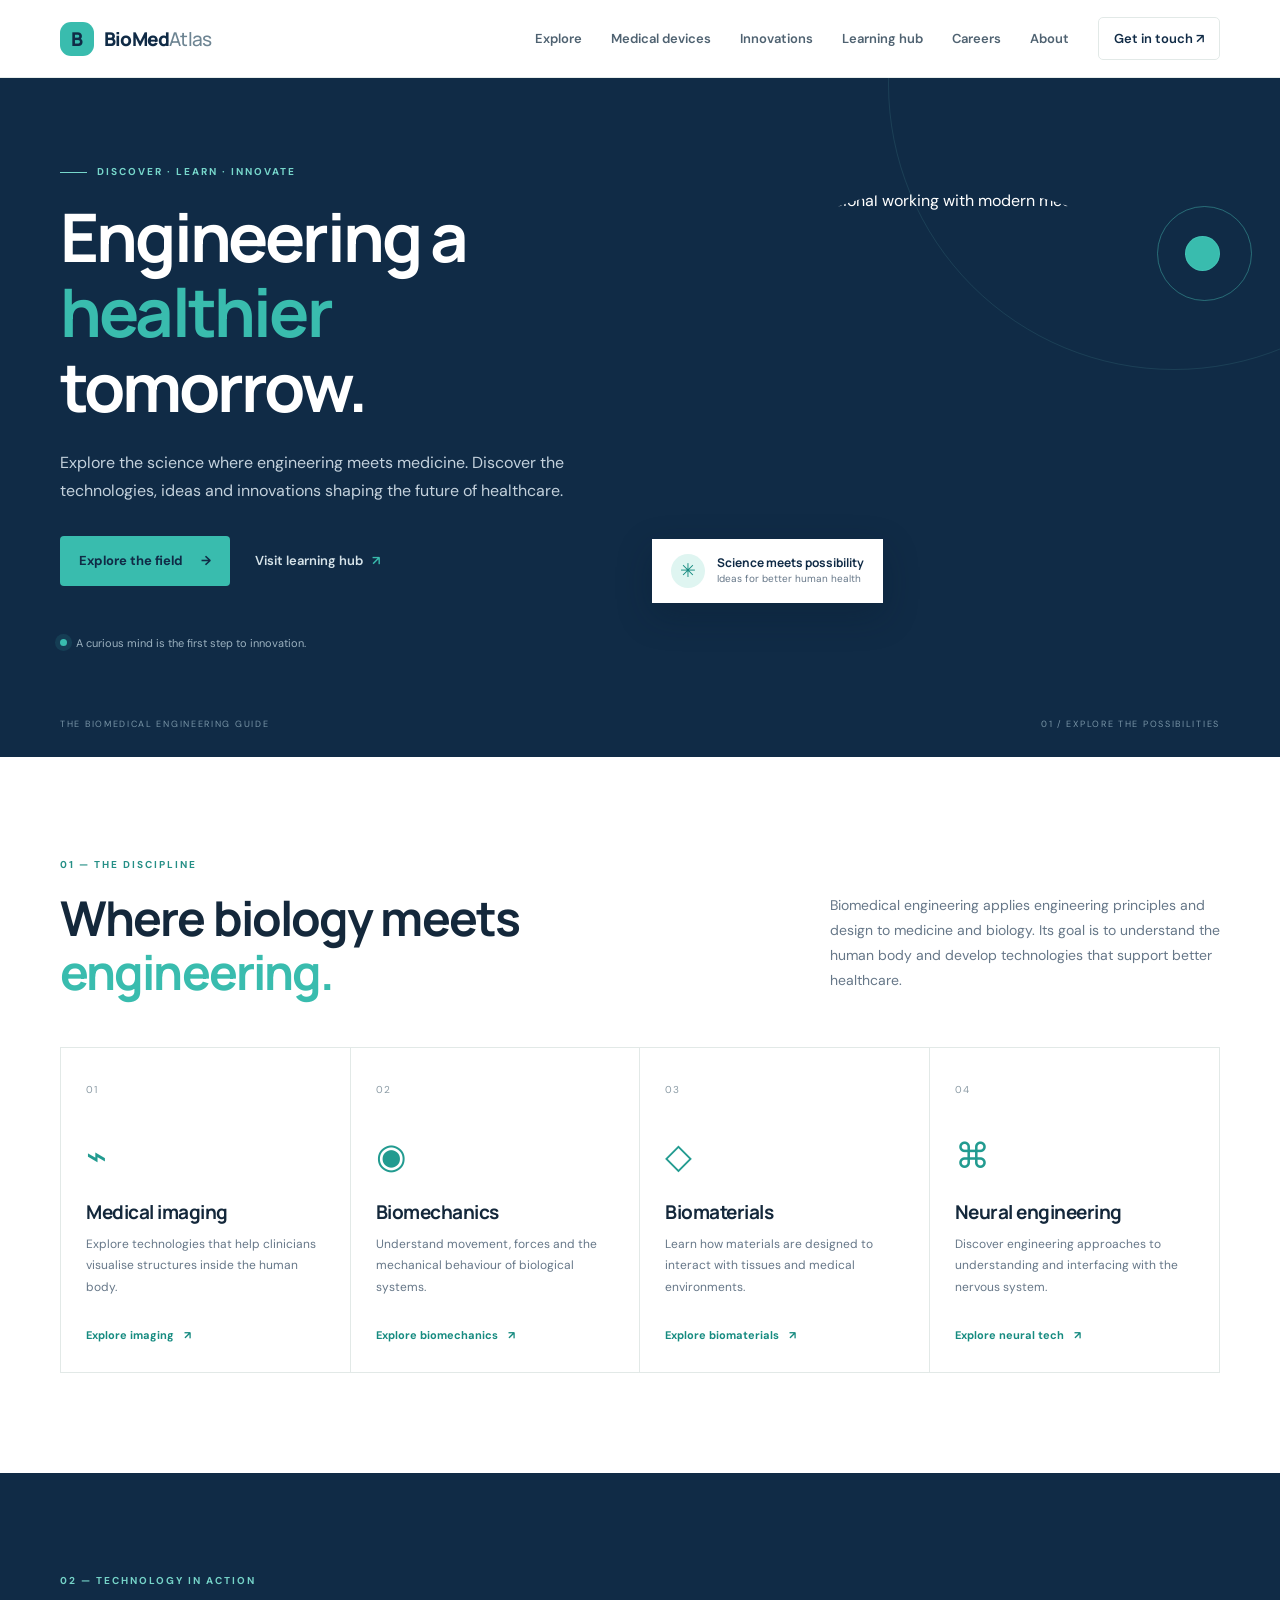
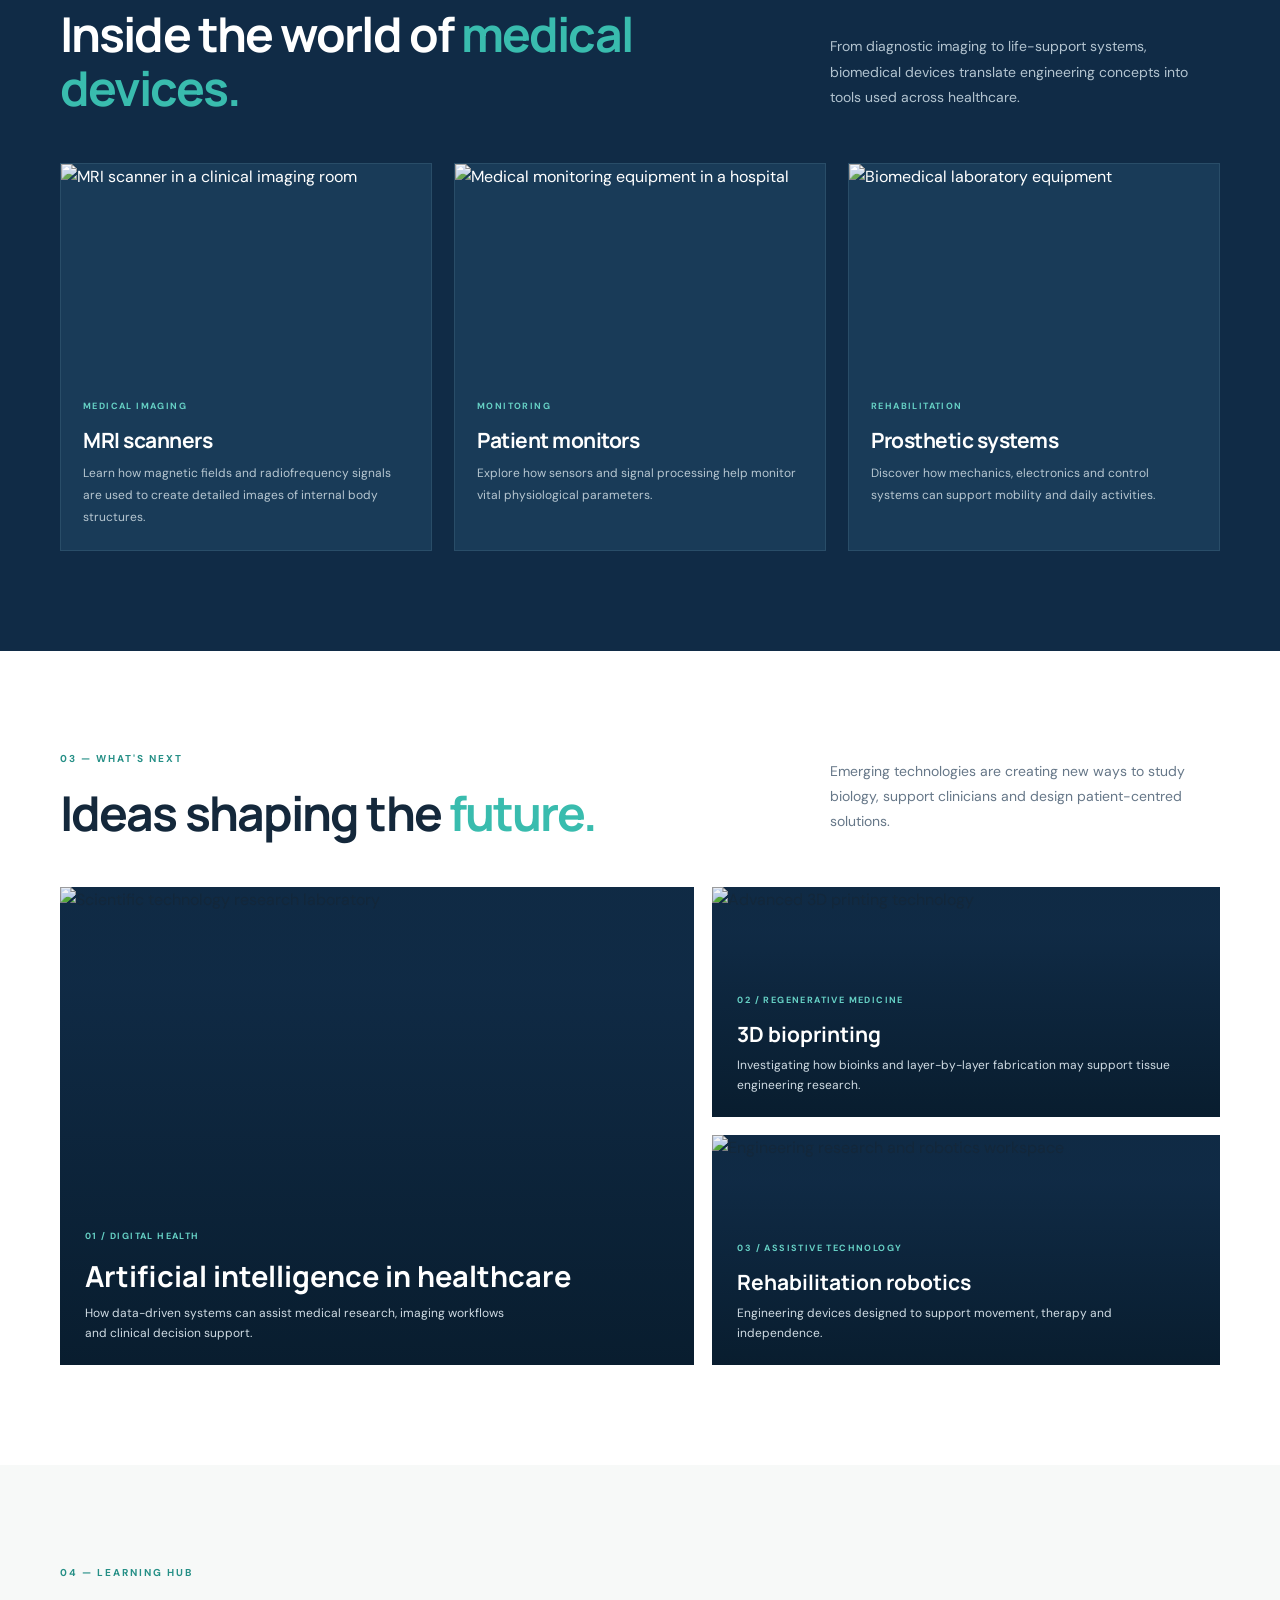
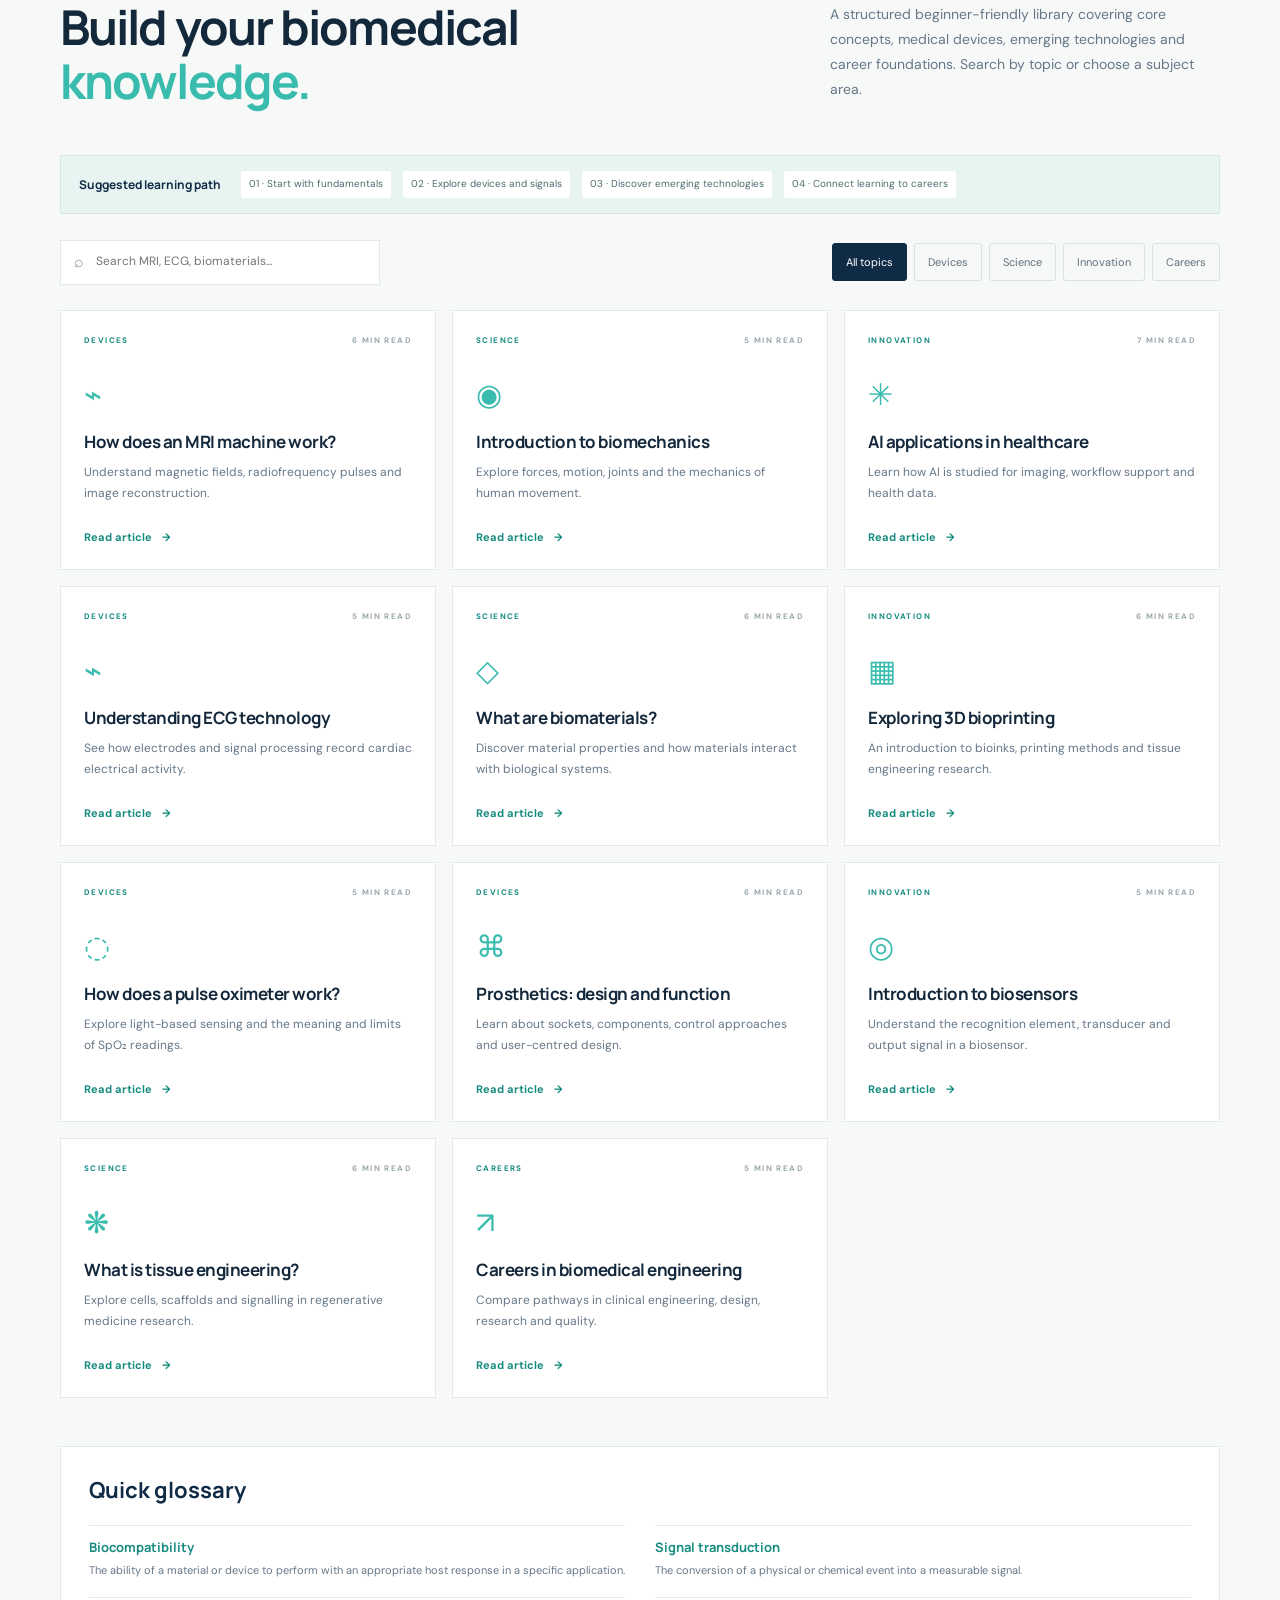
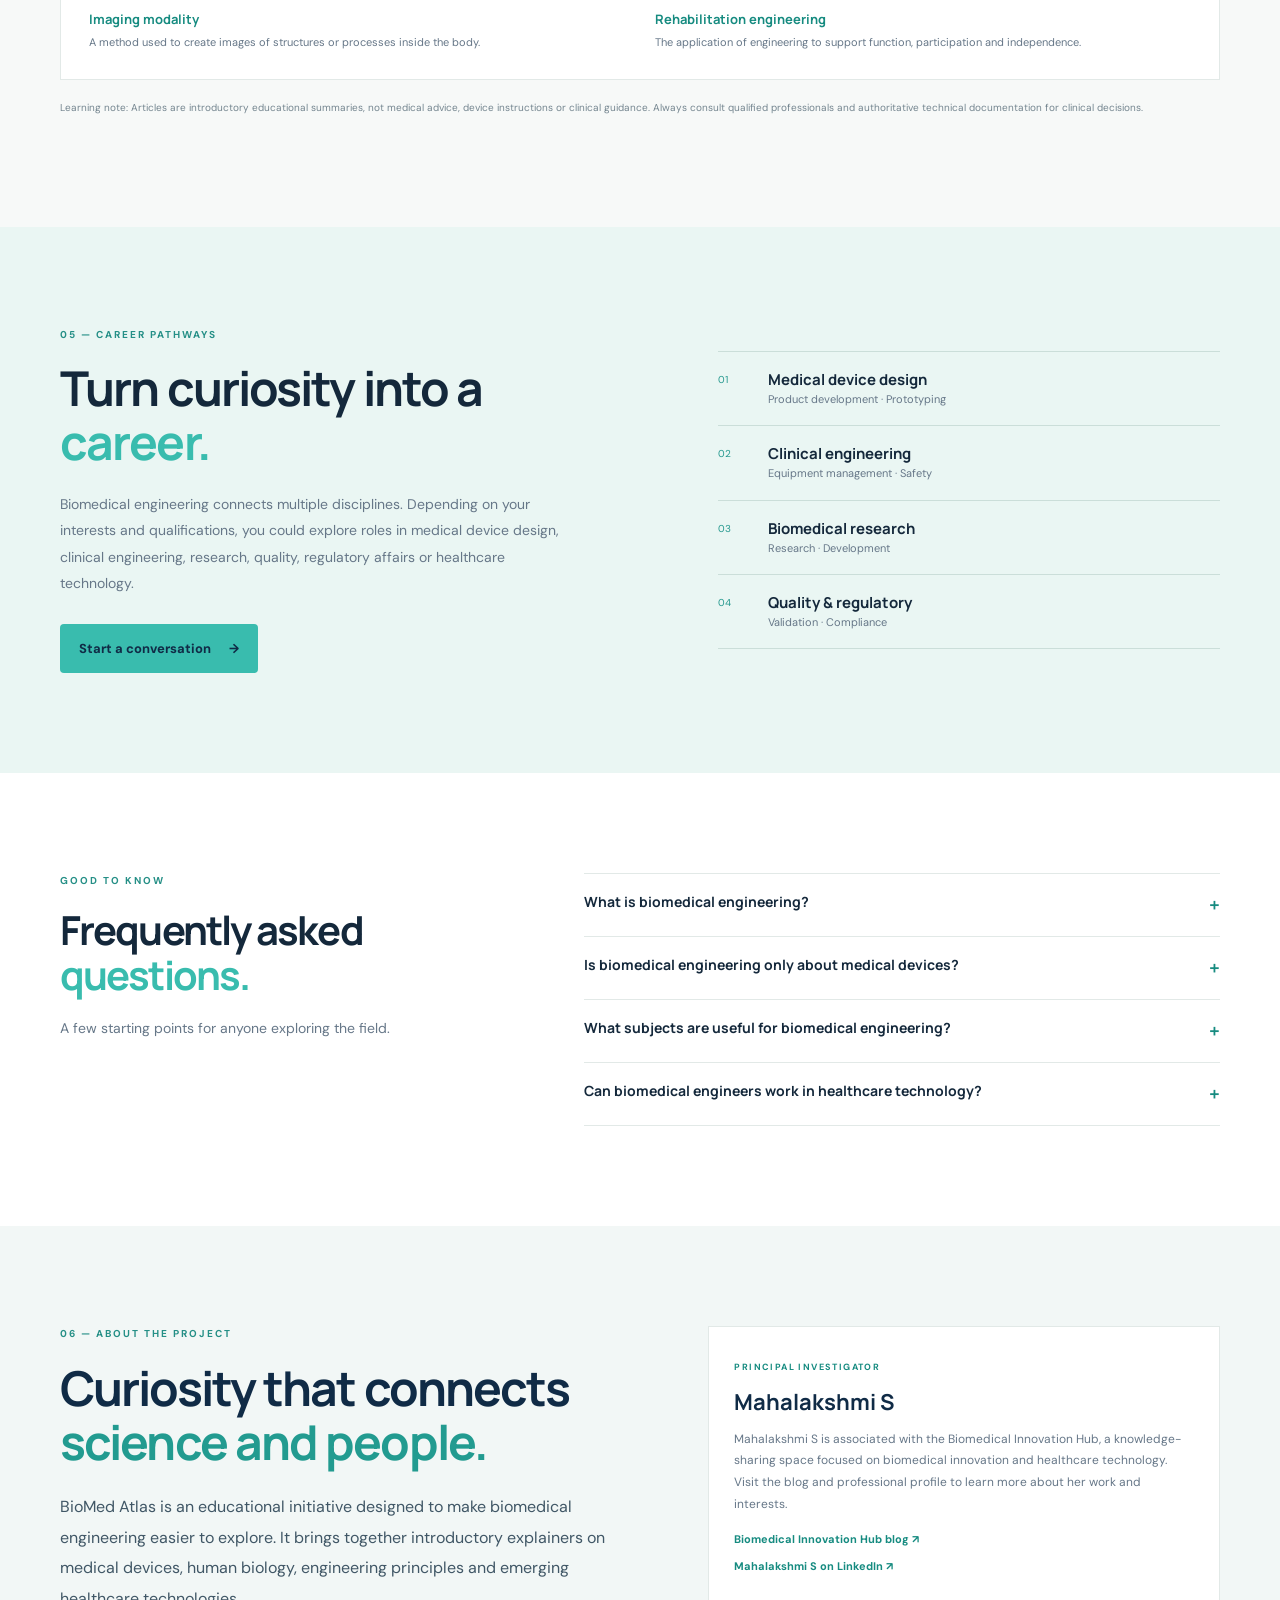
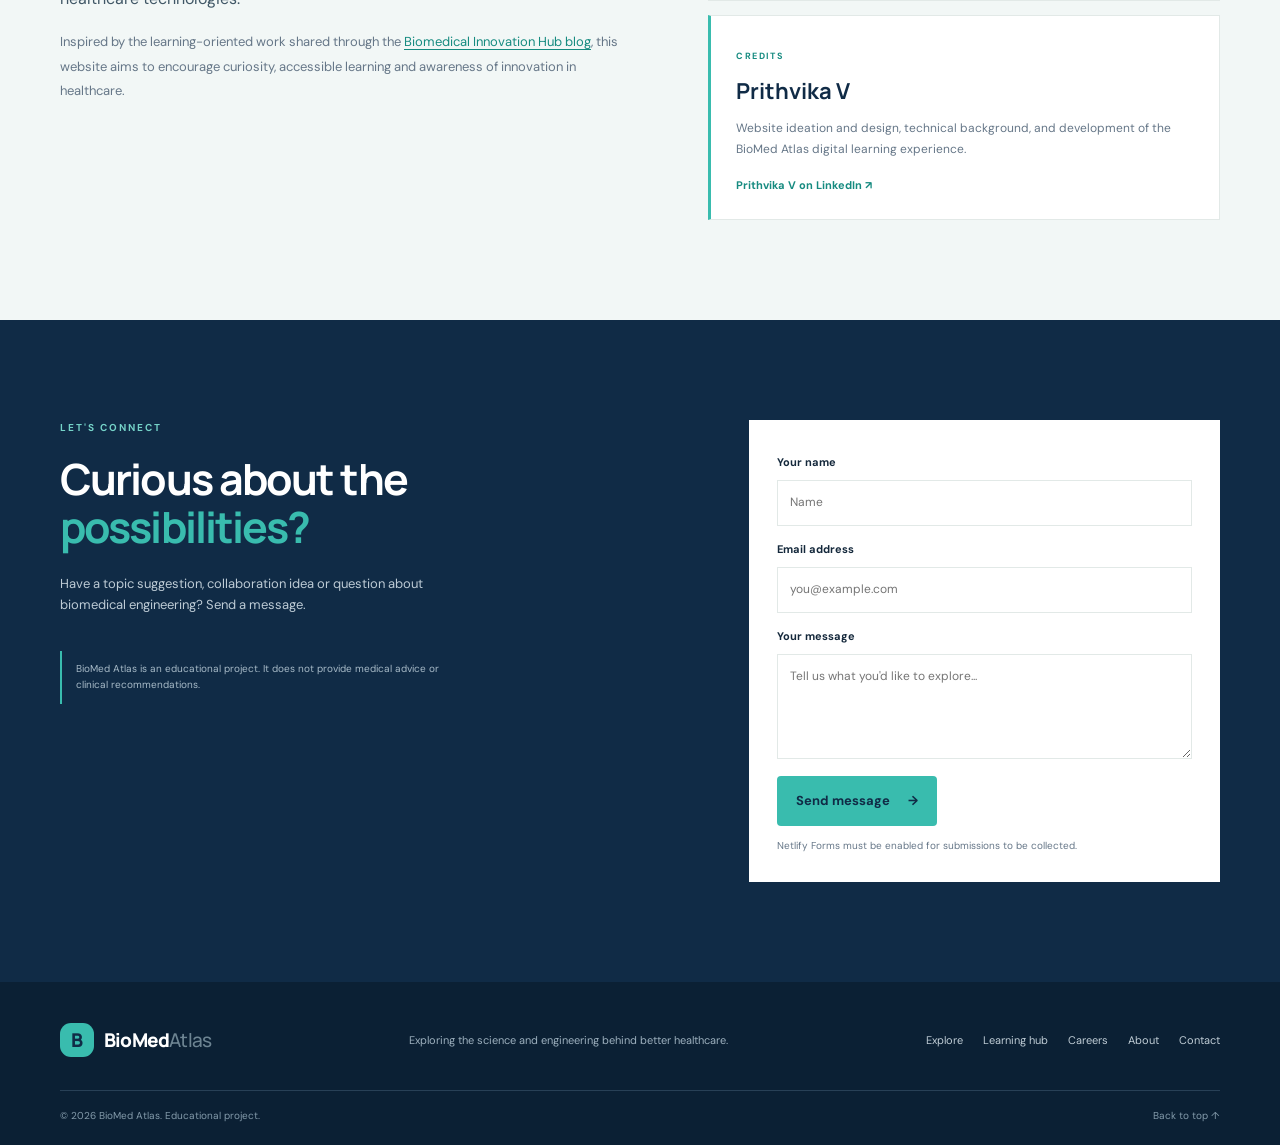
==== biomed-atlas/index.html @ d500323e "Initial commit - BioMed Atlas website" ====
<!DOCTYPE html>
<html lang="en">
<head>
  <meta charset="UTF-8">
  <meta name="viewport" content="width=device-width, initial-scale=1">
  <title>BioMed Atlas | Explore Biomedical Engineering & Medical Technology</title>
  <meta name="description" content="Explore biomedical engineering, medical devices, medical imaging, biomechanics, biomaterials and emerging healthcare technologies with BioMed Atlas.">
  <meta name="robots" content="index, follow">
  <link rel="canonical" href="https://YOUR-SITE-NAME.netlify.app/">
  <meta name="theme-color" content="#102b46">
  <meta property="og:type" content="website">
  <meta property="og:title" content="BioMed Atlas | Engineering a Healthier Tomorrow">
  <meta property="og:description" content="A learning hub for biomedical engineering, medical devices and healthcare innovation.">
  <meta property="og:url" content="https://YOUR-SITE-NAME.netlify.app/">
  <meta property="og:image" content="https://images.unsplash.com/photo-1576091160399-112ba8d25d1d?auto=format&fit=crop&w=1200&q=85">
  <meta name="twitter:card" content="summary_large_image">
  <link rel="preconnect" href="https://fonts.googleapis.com">
  <link rel="preconnect" href="https://fonts.gstatic.com" crossorigin>
  <link href="https://fonts.googleapis.com/css2?family=DM+Sans:wght@400;500;600;700&family=Manrope:wght@400;500;600;700;800&display=swap" rel="stylesheet">
  <link rel="stylesheet" href="styles.css">
  <link rel="icon" href="assets/favicon.svg" type="image/svg+xml">
  <script type="application/ld+json">
  {
    "@context": "https://schema.org",
    "@type": "EducationalOrganization",
    "name": "BioMed Atlas",
    "url": "https://YOUR-SITE-NAME.netlify.app/",
    "description": "An educational resource exploring biomedical engineering, medical devices and healthcare innovation.",
    "knowsAbout": ["Biomedical engineering", "Medical imaging", "Biomechanics", "Biomaterials", "Medical devices"]
  }
  </script>
</head>
<body>
  <a class="skip-link" href="#main">Skip to content</a>
  <header class="site-header">
    <nav class="nav container" aria-label="Main navigation">
      <a class="brand" href="#home" aria-label="BioMed Atlas home"><span class="brand-mark">B</span><span>BioMed<span class="brand-light">Atlas</span></span></a>
      <button class="menu-toggle" id="menuToggle" aria-label="Open navigation" aria-expanded="false">☰</button>
      <div class="nav-links" id="navLinks">
        <a href="#explore">Explore</a><a href="#devices">Medical devices</a><a href="#innovations">Innovations</a><a href="#learn">Learning hub</a><a href="#careers">Careers</a><a href="#about">About</a>
        <a class="nav-cta" href="#contact">Get in touch <span aria-hidden="true">↗</span></a>
      </div>
    </nav>
  </header>

  <main id="main">
    <section class="hero" id="home">
      <div class="hero-grid container">
        <div class="hero-copy">
          <p class="eyebrow"><span class="eyebrow-line"></span> DISCOVER · LEARN · INNOVATE</p>
          <h1>Engineering a <em>healthier</em> tomorrow.</h1>
          <p class="hero-description">Explore the science where engineering meets medicine. Discover the technologies, ideas and innovations shaping the future of healthcare.</p>
          <div class="hero-actions"><a class="button button-primary" href="#explore">Explore the field <span>→</span></a><a class="text-link" href="#learn">Visit learning hub <span>↗</span></a></div>
          <div class="hero-note"><span class="pulse-dot"></span> A curious mind is the first step to innovation.</div>
        </div>
        <div class="hero-visual">
          <img src="https://images.unsplash.com/photo-1576091160399-112ba8d25d1d?auto=format&fit=crop&w=1100&q=85" alt="Healthcare professional working with modern medical technology" fetchpriority="high">
          <div class="visual-label"><span class="label-icon">✳</span><span><strong>Science meets possibility</strong><small>Ideas for better human health</small></span></div>
          <div class="orbit orbit-one"></div><div class="orbit orbit-two"></div>
        </div>
      </div>
      <div class="hero-bottom container"><span>THE BIOMEDICAL ENGINEERING GUIDE</span><span>01 / EXPLORE THE POSSIBILITIES</span></div>
    </section>

    <section class="intro section-pad" id="explore">
      <div class="container">
        <div class="section-heading">
          <div><p class="eyebrow">01 — THE DISCIPLINE</p><h2>Where biology meets <em>engineering.</em></h2></div>
          <p class="section-intro">Biomedical engineering applies engineering principles and design to medicine and biology. Its goal is to understand the human body and develop technologies that support better healthcare.</p>
        </div>
        <div class="topic-grid">
          <article class="topic-card"><span class="card-number">01</span><div class="topic-icon">⌁</div><h3>Medical imaging</h3><p>Explore technologies that help clinicians visualise structures inside the human body.</p><a href="#devices" class="card-link">Explore imaging <span>↗</span></a></article>
          <article class="topic-card"><span class="card-number">02</span><div class="topic-icon">◉</div><h3>Biomechanics</h3><p>Understand movement, forces and the mechanical behaviour of biological systems.</p><a href="#learn" class="card-link">Explore biomechanics <span>↗</span></a></article>
          <article class="topic-card"><span class="card-number">03</span><div class="topic-icon">◇</div><h3>Biomaterials</h3><p>Learn how materials are designed to interact with tissues and medical environments.</p><a href="#innovations" class="card-link">Explore biomaterials <span>↗</span></a></article>
          <article class="topic-card"><span class="card-number">04</span><div class="topic-icon">⌘</div><h3>Neural engineering</h3><p>Discover engineering approaches to understanding and interfacing with the nervous system.</p><a href="#innovations" class="card-link">Explore neural tech <span>↗</span></a></article>
        </div>
      </div>
    </section>

    <section class="devices section-pad" id="devices">
      <div class="container">
        <div class="section-heading light-heading"><div><p class="eyebrow">02 — TECHNOLOGY IN ACTION</p><h2>Inside the world of <em>medical devices.</em></h2></div><p class="section-intro">From diagnostic imaging to life-support systems, biomedical devices translate engineering concepts into tools used across healthcare.</p></div>
        <div class="device-grid">
          <article class="device-card"><img src="https://images.unsplash.com/photo-1511174511562-5f7f18b874f8?auto=format&fit=crop&w=850&q=80" alt="MRI scanner in a clinical imaging room" loading="lazy"><div class="device-content"><span>MEDICAL IMAGING</span><h3>MRI scanners</h3><p>Learn how magnetic fields and radiofrequency signals are used to create detailed images of internal body structures.</p></div></article>
          <article class="device-card"><img src="https://images.unsplash.com/photo-1559757175-0eb30cd8c063?auto=format&fit=crop&w=850&q=80" alt="Medical monitoring equipment in a hospital" loading="lazy"><div class="device-content"><span>MONITORING</span><h3>Patient monitors</h3><p>Explore how sensors and signal processing help monitor vital physiological parameters.</p></div></article>
          <article class="device-card"><img src="https://images.unsplash.com/photo-1581093458791-9d15482442f4?auto=format&fit=crop&w=850&q=80" alt="Biomedical laboratory equipment" loading="lazy"><div class="device-content"><span>REHABILITATION</span><h3>Prosthetic systems</h3><p>Discover how mechanics, electronics and control systems can support mobility and daily activities.</p></div></article>
        </div>
      </div>
    </section>

    <section class="innovations section-pad" id="innovations">
      <div class="container">
        <div class="section-heading"><div><p class="eyebrow">03 — WHAT'S NEXT</p><h2>Ideas shaping the <em>future.</em></h2></div><p class="section-intro">Emerging technologies are creating new ways to study biology, support clinicians and design patient-centred solutions.</p></div>
        <div class="innovation-grid">
          <article class="innovation-card innovation-feature"><img src="https://images.unsplash.com/photo-1581093588401-fbb62a02f120?auto=format&fit=crop&w=1200&q=85" alt="Scientific technology research laboratory" loading="lazy"><div class="innovation-overlay"><span>01 / DIGITAL HEALTH</span><h3>Artificial intelligence in healthcare</h3><p>How data-driven systems can assist medical research, imaging workflows and clinical decision support.</p></div></article>
          <article class="innovation-card"><img src="https://images.unsplash.com/photo-1631558552436-8c8c7e9c9a1c?auto=format&fit=crop&w=850&q=80" alt="Advanced 3D printing technology" loading="lazy"><div class="innovation-overlay"><span>02 / REGENERATIVE MEDICINE</span><h3>3D bioprinting</h3><p>Investigating how bioinks and layer-by-layer fabrication may support tissue engineering research.</p></div></article>
          <article class="innovation-card"><img src="https://images.unsplash.com/photo-1581092160562-40aa08e78837?auto=format&fit=crop&w=850&q=80" alt="Engineering research and robotics workspace" loading="lazy"><div class="innovation-overlay"><span>03 / ASSISTIVE TECHNOLOGY</span><h3>Rehabilitation robotics</h3><p>Engineering devices designed to support movement, therapy and independence.</p></div></article>
        </div>
      </div>
    </section>

    <section class="learning section-pad" id="learn">
      <div class="container">
        <div class="section-heading"><div><p class="eyebrow">04 — LEARNING HUB</p><h2>Build your biomedical <em>knowledge.</em></h2></div><p class="section-intro">A structured beginner-friendly library covering core concepts, medical devices, emerging technologies and career foundations. Search by topic or choose a subject area.</p></div>
        <div class="learning-path"><strong>Suggested learning path</strong><span>01 · Start with fundamentals</span><span>02 · Explore devices and signals</span><span>03 · Discover emerging technologies</span><span>04 · Connect learning to careers</span></div>
        <div class="library-controls"><label class="search-box"><span aria-hidden="true">⌕</span><input type="search" id="articleSearch" placeholder="Search MRI, ECG, biomaterials..." aria-label="Search learning articles"></label><div class="filter-list" role="group" aria-label="Filter articles"><button class="filter-button active" data-filter="all">All topics</button><button class="filter-button" data-filter="devices">Devices</button><button class="filter-button" data-filter="science">Science</button><button class="filter-button" data-filter="innovation">Innovation</button><button class="filter-button" data-filter="careers">Careers</button></div></div>
        <div class="article-grid" id="articleGrid">
          <article class="article-card" data-category="devices" data-search="MRI magnetic resonance imaging magnet radiofrequency scan"><div class="article-top"><span>DEVICES</span><span>6 MIN READ</span></div><div class="article-symbol">⌁</div><h3>How does an MRI machine work?</h3><p>Understand magnetic fields, radiofrequency pulses and image reconstruction.</p><a href="articles/mri-basics.html" class="card-link">Read article <span>→</span></a></article>
          <article class="article-card" data-category="science" data-search="biomechanics human movement forces gait mechanics"><div class="article-top"><span>SCIENCE</span><span>5 MIN READ</span></div><div class="article-symbol">◉</div><h3>Introduction to biomechanics</h3><p>Explore forces, motion, joints and the mechanics of human movement.</p><a href="articles/biomechanics.html" class="card-link">Read article <span>→</span></a></article>
          <article class="article-card" data-category="innovation" data-search="artificial intelligence AI healthcare machine learning medical imaging"><div class="article-top"><span>INNOVATION</span><span>7 MIN READ</span></div><div class="article-symbol">✳</div><h3>AI applications in healthcare</h3><p>Learn how AI is studied for imaging, workflow support and health data.</p><a href="articles/ai-healthcare.html" class="card-link">Read article <span>→</span></a></article>
          <article class="article-card" data-category="devices" data-search="ECG electrocardiogram heart electrical activity electrodes"><div class="article-top"><span>DEVICES</span><span>5 MIN READ</span></div><div class="article-symbol">⌁</div><h3>Understanding ECG technology</h3><p>See how electrodes and signal processing record cardiac electrical activity.</p><a href="articles/ecg-technology.html" class="card-link">Read article <span>→</span></a></article>
          <article class="article-card" data-category="science" data-search="biomaterials biocompatibility implant polymers metals ceramics"><div class="article-top"><span>SCIENCE</span><span>6 MIN READ</span></div><div class="article-symbol">◇</div><h3>What are biomaterials?</h3><p>Discover material properties and how materials interact with biological systems.</p><a href="articles/biomaterials.html" class="card-link">Read article <span>→</span></a></article>
          <article class="article-card" data-category="innovation" data-search="3D bioprinting bioink tissue engineering printing"><div class="article-top"><span>INNOVATION</span><span>6 MIN READ</span></div><div class="article-symbol">▦</div><h3>Exploring 3D bioprinting</h3><p>An introduction to bioinks, printing methods and tissue engineering research.</p><a href="articles/3d-bioprinting.html" class="card-link">Read article <span>→</span></a></article>
          <article class="article-card" data-category="devices" data-search="pulse oximeter oxygen saturation SpO2 photoplethysmography"><div class="article-top"><span>DEVICES</span><span>5 MIN READ</span></div><div class="article-symbol">◌</div><h3>How does a pulse oximeter work?</h3><p>Explore light-based sensing and the meaning and limits of SpO₂ readings.</p><a href="articles/pulse-oximeter.html" class="card-link">Read article <span>→</span></a></article>
          <article class="article-card" data-category="devices" data-search="prosthetics prosthetic limb biomechanics sensors rehabilitation"><div class="article-top"><span>DEVICES</span><span>6 MIN READ</span></div><div class="article-symbol">⌘</div><h3>Prosthetics: design and function</h3><p>Learn about sockets, components, control approaches and user-centred design.</p><a href="articles/prosthetics.html" class="card-link">Read article <span>→</span></a></article>
          <article class="article-card" data-category="innovation" data-search="biosensors sensor biological analyte detection signal transduction"><div class="article-top"><span>INNOVATION</span><span>5 MIN READ</span></div><div class="article-symbol">◎</div><h3>Introduction to biosensors</h3><p>Understand the recognition element, transducer and output signal in a biosensor.</p><a href="articles/biosensors.html" class="card-link">Read article <span>→</span></a></article>
          <article class="article-card" data-category="science" data-search="tissue engineering cells scaffolds growth factors regenerative medicine"><div class="article-top"><span>SCIENCE</span><span>6 MIN READ</span></div><div class="article-symbol">❋</div><h3>What is tissue engineering?</h3><p>Explore cells, scaffolds and signalling in regenerative medicine research.</p><a href="articles/tissue-engineering.html" class="card-link">Read article <span>→</span></a></article>
          <article class="article-card" data-category="careers" data-search="biomedical engineering careers clinical engineer quality regulatory medical device design"><div class="article-top"><span>CAREERS</span><span>5 MIN READ</span></div><div class="article-symbol">↗</div><h3>Careers in biomedical engineering</h3><p>Compare pathways in clinical engineering, design, research and quality.</p><a href="articles/biomedical-careers.html" class="card-link">Read article <span>→</span></a></article>
        </div>
        <p class="no-results" id="noResults" hidden>No matching articles. Try another keyword or category.</p>
        <div class="glossary"><h3>Quick glossary</h3><dl><div><dt>Biocompatibility</dt><dd>The ability of a material or device to perform with an appropriate host response in a specific application.</dd></div><div><dt>Signal transduction</dt><dd>The conversion of a physical or chemical event into a measurable signal.</dd></div><div><dt>Imaging modality</dt><dd>A method used to create images of structures or processes inside the body.</dd></div><div><dt>Rehabilitation engineering</dt><dd>The application of engineering to support function, participation and independence.</dd></div></dl></div>
        <p class="learning-disclaimer">Learning note: Articles are introductory educational summaries, not medical advice, device instructions or clinical guidance. Always consult qualified professionals and authoritative technical documentation for clinical decisions.</p>
      </div>
    </section>

    <section class="career section-pad" id="careers">
      <div class="container career-layout"><div><p class="eyebrow">05 — CAREER PATHWAYS</p><h2>Turn curiosity into a <em>career.</em></h2><p class="career-copy">Biomedical engineering connects multiple disciplines. Depending on your interests and qualifications, you could explore roles in medical device design, clinical engineering, research, quality, regulatory affairs or healthcare technology.</p><a class="button button-primary" href="#contact">Start a conversation <span>→</span></a></div><div class="career-list"><div><span>01</span><strong>Medical device design</strong><small>Product development · Prototyping</small></div><div><span>02</span><strong>Clinical engineering</strong><small>Equipment management · Safety</small></div><div><span>03</span><strong>Biomedical research</strong><small>Research · Development</small></div><div><span>04</span><strong>Quality & regulatory</strong><small>Validation · Compliance</small></div></div></div>
    </section>

    <section class="faq section-pad">
      <div class="container faq-layout"><div><p class="eyebrow">GOOD TO KNOW</p><h2>Frequently asked <em>questions.</em></h2><p class="section-intro">A few starting points for anyone exploring the field.</p></div><div class="faq-list">
        <details><summary>What is biomedical engineering?</summary><p>Biomedical engineering is an interdisciplinary field that applies engineering principles to biology and medicine to understand health-related problems and develop technologies for healthcare.</p></details>
        <details><summary>Is biomedical engineering only about medical devices?</summary><p>No. It also includes biomechanics, biomaterials, tissue engineering, medical imaging, neural engineering, rehabilitation engineering and computational biology.</p></details>
        <details><summary>What subjects are useful for biomedical engineering?</summary><p>Depending on the specialisation, useful foundations can include biology, physics, mathematics, electronics, mechanics, materials science, programming and data analysis.</p></details>
        <details><summary>Can biomedical engineers work in healthcare technology?</summary><p>Yes. Career pathways may include medical technology companies, hospitals, research organisations, diagnostics, healthcare software and device manufacturing.</p></details>
      </div></div>
    </section>

    <section class="about section-pad" id="about">
      <div class="container about-layout">
        <div><p class="eyebrow">06 — ABOUT THE PROJECT</p><h2>Curiosity that connects <em>science and people.</em></h2><p class="about-lead">BioMed Atlas is an educational initiative designed to make biomedical engineering easier to explore. It brings together introductory explainers on medical devices, human biology, engineering principles and emerging healthcare technologies.</p><p>Inspired by the learning-oriented work shared through the <a href="https://biomedicalinnovationhub.blogspot.com/" target="_blank" rel="noopener noreferrer">Biomedical Innovation Hub blog</a>, this website aims to encourage curiosity, accessible learning and awareness of innovation in healthcare.</p></div>
        <div class="people-panel"><article><span class="person-label">PRINCIPAL INVESTIGATOR</span><h3>Mahalakshmi S</h3><p>Mahalakshmi S is associated with the Biomedical Innovation Hub, a knowledge-sharing space focused on biomedical innovation and healthcare technology. Visit the blog and professional profile to learn more about her work and interests.</p><div class="social-links"><a href="https://biomedicalinnovationhub.blogspot.com/" target="_blank" rel="noopener noreferrer">Biomedical Innovation Hub blog ↗</a><a href="https://www.linkedin.com/in/mahalakshmi-s-783027218/" target="_blank" rel="noopener noreferrer">Mahalakshmi S on LinkedIn ↗</a></div></article><article class="credit-card"><span class="person-label">CREDITS</span><h3>Prithvika V</h3><p>Website ideation and design, technical background, and development of the BioMed Atlas digital learning experience.</p><div class="social-links"><a href="https://www.linkedin.com/in/prithvika-venkateswaran-a91281281/" target="_blank" rel="noopener noreferrer">Prithvika V on LinkedIn ↗</a></div></article></div>
      </div>
    </section>

    <section class="contact section-pad" id="contact">
      <div class="container contact-layout"><div><p class="eyebrow">LET'S CONNECT</p><h2>Curious about the <em>possibilities?</em></h2><p>Have a topic suggestion, collaboration idea or question about biomedical engineering? Send a message.</p><div class="contact-note">BioMed Atlas is an educational project. It does not provide medical advice or clinical recommendations.</div></div>
        <form class="contact-form" name="contact" method="POST" data-netlify="true" netlify-honeypot="bot-field"><input type="hidden" name="form-name" value="contact"><p class="hidden"><label>Do not fill this out: <input name="bot-field"></label></p><label for="name">Your name</label><input id="name" name="name" type="text" placeholder="Name" required><label for="email">Email address</label><input id="email" name="email" type="email" placeholder="you@example.com" required><label for="message">Your message</label><textarea id="message" name="message" rows="4" placeholder="Tell us what you'd like to explore..." required></textarea><button class="button button-primary" type="submit">Send message <span>→</span></button><p class="form-note">Netlify Forms must be enabled for submissions to be collected.</p></form>
      </div>
    </section>
  </main>

  <footer class="footer"><div class="container footer-main"><a class="brand footer-brand" href="#home"><span class="brand-mark">B</span><span>BioMed<span class="brand-light">Atlas</span></span></a><p>Exploring the science and engineering behind better healthcare.</p><div class="footer-links"><a href="#explore">Explore</a><a href="#learn">Learning hub</a><a href="#careers">Careers</a><a href="#about">About</a><a href="#contact">Contact</a></div></div><div class="container footer-bottom"><span>© <span id="year"></span> BioMed Atlas. Educational project.</span><a href="#home">Back to top ↑</a></div></footer>
  <script src="script.js" defer></script>
</body>
</html>
---- biomed-atlas/styles.css ----
/* BioMed Atlas — responsive styles */
:root{--navy:#102b46;--navy-2:#183d5c;--teal:#39bcae;--mint:#dff5f1;--ink:#14283b;--muted:#667788;--paper:#f7f9f8;--line:#e2e9e7;--white:#fff;--font:"DM Sans",sans-serif;--display:"Manrope",sans-serif}
*{box-sizing:border-box}html{scroll-behavior:smooth;scroll-padding-top:86px}body{margin:0;color:var(--ink);font-family:var(--font);line-height:1.65;background:#fff}img{display:block;max-width:100%}a{color:inherit;text-decoration:none}button,input,textarea{font:inherit}.container{width:min(1160px,calc(100% - 48px));margin-inline:auto}.section-pad{padding:100px 0}.skip-link{position:absolute;left:-9999px;top:8px;background:#fff;padding:10px;z-index:99}.skip-link:focus{left:8px}.site-header{height:78px;position:sticky;top:0;z-index:20;background:rgba(255,255,255,.94);backdrop-filter:blur(12px);border-bottom:1px solid rgba(226,233,231,.8)}.nav{height:100%;display:flex;align-items:center;justify-content:space-between}.brand{display:flex;align-items:center;gap:10px;font:800 19px var(--display);letter-spacing:-.8px;color:var(--navy)}.brand-mark{width:34px;height:34px;border-radius:11px;background:var(--teal);color:var(--navy);display:grid;place-items:center;font:800 19px var(--display)}.brand-light{font-weight:500;color:#6d8492}.nav-links{display:flex;align-items:center;gap:29px;font-size:13px;font-weight:600;color:#4f6271}.nav-links a:hover,.footer a:hover{color:var(--teal)}.nav-cta{padding:10px 15px;border:1px solid var(--line);border-radius:5px;color:var(--navy)}.menu-toggle{display:none;border:0;background:none;font-size:24px;color:var(--navy)}
.hero{background:var(--navy);color:white;position:relative;overflow:hidden;padding:86px 0 25px}.hero:before{content:"";position:absolute;width:570px;height:570px;border:1px solid rgba(98,190,180,.14);border-radius:50%;right:-180px;top:-280px}.hero-grid{display:grid;grid-template-columns:1fr .95fr;gap:65px;align-items:center;position:relative}.eyebrow{font-size:10px;letter-spacing:2px;font-weight:700;color:#258f86;margin:0 0 18px}.hero .eyebrow{color:#77d7cb;display:flex;align-items:center;gap:10px}.eyebrow-line{width:27px;height:1px;background:currentColor}.hero h1,.section-heading h2,.career h2,.faq h2,.contact h2{font:700 clamp(39px,5.4vw,67px)/1.12 var(--display);letter-spacing:-2.8px;margin:0}.hero h1 em,.section-heading h2 em,.career h2 em,.faq h2 em,.contact h2 em{font-style:normal;color:var(--teal)}.hero-description{max-width:510px;color:#c3d1dc;font-size:16px;line-height:1.8;margin:25px 0 30px}.hero-actions{display:flex;align-items:center;gap:25px}.button{display:inline-flex;align-items:center;justify-content:center;gap:18px;padding:14px 19px;border:0;border-radius:4px;font-weight:700;font-size:13px;cursor:pointer}.button-primary{background:var(--teal);color:var(--navy)}.button-primary:hover{background:#64d5c8;transform:translateY(-1px)}.text-link{font-size:13px;font-weight:600;color:#d6e3e9}.text-link span{color:var(--teal);margin-left:6px}.hero-note{font-size:11px;color:#9bb1bf;margin-top:48px;display:flex;align-items:center;gap:9px}.pulse-dot{width:7px;height:7px;border-radius:50%;background:var(--teal);box-shadow:0 0 0 5px rgba(57,188,174,.13)}.hero-visual{height:440px;position:relative}.hero-visual>img{width:100%;height:100%;object-fit:cover;border-radius:48% 48% 8px 8px;filter:saturate(.78);position:relative;z-index:1}.visual-label{position:absolute;z-index:2;bottom:25px;left:-35px;background:#fff;color:var(--navy);padding:15px 19px;display:flex;align-items:center;gap:12px;box-shadow:0 12px 35px #061b2b44}.label-icon{background:var(--mint);color:#168b80;border-radius:50%;width:34px;height:34px;display:grid;place-items:center;font-size:19px}.visual-label strong,.visual-label small{display:block}.visual-label strong{font:700 12px var(--display)}.visual-label small{font-size:10px;color:var(--muted)}.orbit{position:absolute;border:1px solid rgba(79,207,193,.4);border-radius:50%;z-index:0}.orbit-one{width:95px;height:95px;right:-32px;top:18px}.orbit-two{width:35px;height:35px;right:0;top:48px;background:var(--teal)}.hero-bottom{display:flex;justify-content:space-between;color:#7894a6;font-size:9px;letter-spacing:1.7px;margin-top:65px}
.section-heading{display:flex;justify-content:space-between;align-items:end;gap:55px;margin-bottom:48px}.section-heading h2,.career h2,.faq h2,.contact h2{font-size:clamp(34px,4vw,48px);letter-spacing:-1.9px;max-width:590px}.section-intro{max-width:390px;color:var(--muted);font-size:14px;margin:0 0 5px;line-height:1.8}.topic-grid{display:grid;grid-template-columns:repeat(4,1fr);border:1px solid var(--line)}.topic-card{padding:27px 25px 25px;min-height:280px;position:relative;border-right:1px solid var(--line);transition:.2s}.topic-card:last-child{border:0}.topic-card:hover{background:#f2faf8;transform:translateY(-4px)}.card-number{font-size:10px;color:#8b9ba5;letter-spacing:1px}.topic-icon{font-size:35px;color:#229b90;margin:27px 0 13px}.topic-card h3,.device-card h3,.article-card h3{font:700 19px var(--display);letter-spacing:-.5px;margin:0 0 9px}.topic-card p,.device-card p,.article-card p{font-size:12px;color:var(--muted);line-height:1.8;margin:0 0 22px}.card-link{font-size:11px;font-weight:700;color:#168b80}.card-link span{margin-left:7px}.devices{background:var(--navy);color:#fff}.light-heading .eyebrow{color:#75d3c8}.light-heading .section-intro{color:#b3c4d0}.device-grid{display:grid;grid-template-columns:repeat(3,1fr);gap:22px}.device-card{background:#193b58;border:1px solid #294d68}.device-card img{height:205px;width:100%;object-fit:cover;filter:saturate(.7)}.device-content{padding:22px}.device-content>span,.article-top,.innovation-overlay>span{font-size:9px;letter-spacing:1.4px;color:#66d1c5;font-weight:700}.device-card h3{font-size:21px;margin:9px 0}.device-card p{color:#b7c7d1;margin:0}
.innovation-grid{display:grid;grid-template-columns:1.25fr 1fr;grid-template-rows:230px 230px;gap:18px}.innovation-card{position:relative;overflow:hidden;background:var(--navy)}.innovation-card:after{content:"";position:absolute;inset:0;background:linear-gradient(0deg,rgba(8,28,45,.93),rgba(8,28,45,.05) 80%)}.innovation-card img{width:100%;height:100%;object-fit:cover;transition:transform .5s}.innovation-card:hover img{transform:scale(1.04)}.innovation-feature{grid-row:span 2}.innovation-overlay{position:absolute;z-index:1;bottom:22px;left:25px;right:25px;color:#fff}.innovation-overlay h3{font:700 21px var(--display);margin:8px 0}.innovation-feature .innovation-overlay h3{font-size:29px}.innovation-overlay p{font-size:12px;color:#d0dce4;max-width:440px;margin:0}
.learning{background:var(--paper)}.library-controls{display:flex;justify-content:space-between;align-items:center;gap:20px;margin-bottom:25px}.search-box{height:45px;background:#fff;border:1px solid var(--line);display:flex;align-items:center;gap:10px;padding:0 13px;width:min(320px,100%);color:#81929d}.search-box input{border:0;outline:0;width:100%;font-size:12px;color:var(--ink)}.filter-list{display:flex;gap:7px;flex-wrap:wrap}.filter-button{background:transparent;border:1px solid #d8e2df;border-radius:3px;padding:9px 13px;font-size:11px;color:#5f707c;cursor:pointer}.filter-button.active,.filter-button:hover{background:var(--navy);border-color:var(--navy);color:#fff}.article-grid{display:grid;grid-template-columns:repeat(3,1fr);gap:16px}.article-card{background:#fff;border:1px solid var(--line);padding:23px;min-height:260px;display:flex;flex-direction:column}.article-top{display:flex;justify-content:space-between;color:#168b80;font-size:8px}.article-top span+span{color:#9aa8b0}.article-symbol{font-size:30px;color:#39bcae;margin:23px 0 10px}.article-card h3{font-size:17px}.article-card p{margin-bottom:18px}.article-card .card-link{margin-top:auto}.no-results{color:var(--muted);font-size:13px}
.career{background:#eaf6f3}.career-layout{display:grid;grid-template-columns:1fr .9fr;gap:100px;align-items:center}.career-copy{max-width:510px;color:var(--muted);font-size:14px;line-height:1.9;margin:22px 0 27px}.career-list{border-top:1px solid #cbded9}.career-list>div{display:grid;grid-template-columns:38px 1fr;column-gap:12px;padding:17px 0;border-bottom:1px solid #cbded9}.career-list>div>span{grid-row:span 2;font-size:10px;color:#24988e;padding-top:3px}.career-list strong{font:700 15px var(--display)}.career-list small{font-size:11px;color:var(--muted)}
.faq-layout{display:grid;grid-template-columns:.8fr 1.2fr;gap:100px}.faq h2{font-size:40px}.faq .section-intro{margin-top:18px}.faq-list details{border-bottom:1px solid var(--line);padding:18px 0}.faq-list details:first-child{border-top:1px solid var(--line)}.faq-list summary{cursor:pointer;font:700 14px var(--display);list-style:none;display:flex;justify-content:space-between;gap:15px}.faq-list summary:after{content:"+";color:#168b80;font-size:19px}.faq-list details[open] summary:after{content:"−"}.faq-list details p{font-size:12px;color:var(--muted);line-height:1.8;max-width:600px}
.contact{background:var(--navy);color:#fff}.contact-layout{display:grid;grid-template-columns:1fr .8fr;gap:100px}.contact .eyebrow{color:#75d3c8}.contact h2{font-size:43px}.contact-layout>div>p:not(.eyebrow){color:#bdcbd5;font-size:13px;max-width:420px;margin-top:22px}.contact-note{border-left:2px solid var(--teal);padding:10px 14px;color:#a8bbc8;font-size:10px;margin-top:35px;max-width:420px}.contact-form{background:#fff;color:var(--ink);padding:28px;display:flex;flex-direction:column;gap:9px}.contact-form label{font-size:11px;font-weight:700;margin-top:5px}.contact-form input,.contact-form textarea{width:100%;border:1px solid var(--line);padding:12px;font-size:12px;outline-color:var(--teal);resize:vertical}.contact-form .button{margin-top:8px;align-self:flex-start}.form-note{font-size:10px;color:var(--muted);margin:3px 0 0}.hidden{display:none}
.footer{background:#0b2034;color:#fff;padding:38px 0 20px}.footer-main{display:flex;align-items:center;justify-content:space-between;gap:25px;padding-bottom:30px}.footer-brand{color:#fff}.footer-main>p{font-size:11px;color:#9db0be}.footer-links{display:flex;gap:20px;font-size:11px;color:#c0cdd6}.footer-bottom{border-top:1px solid #284056;padding-top:17px;display:flex;justify-content:space-between;font-size:10px;color:#849bab}
@media(max-width:900px){.nav-links{gap:15px}.hero-grid{gap:35px}.hero-visual{height:380px}.topic-grid{grid-template-columns:repeat(2,1fr)}.topic-card:nth-child(2){border-right:0}.topic-card:nth-child(-n+2){border-bottom:1px solid var(--line)}.career-layout,.faq-layout,.contact-layout{gap:45px}.section-heading{gap:30px}}
@media(max-width:700px){.container{width:min(100% - 34px,560px)}.site-header{height:68px}.menu-toggle{display:block}.nav-links{display:none;position:absolute;top:67px;left:0;right:0;background:#fff;padding:18px 25px 23px;box-shadow:0 15px 20px #102b4615;flex-direction:column;align-items:stretch;gap:17px}.nav-links.open{display:flex}.nav-cta{text-align:center}.hero{padding:58px 0 20px}.hero-grid{grid-template-columns:1fr;gap:40px}.hero h1{font-size:48px}.hero-description{font-size:14px}.hero-visual{height:320px;margin:0 12px 0 20px}.visual-label{left:-18px;bottom:17px}.hero-bottom{margin-top:45px;font-size:7px}.section-pad{padding:70px 0}.section-heading{display:block;margin-bottom:32px}.section-heading h2,.career h2,.faq h2,.contact h2{font-size:37px}.section-intro{margin-top:17px}.topic-card{padding:20px;min-height:260px}.topic-card h3{font-size:17px}.device-grid{grid-template-columns:1fr}.device-card img{height:220px}.innovation-grid{grid-template-columns:1fr;grid-template-rows:260px 220px 220px}.innovation-feature{grid-row:auto}.innovation-feature .innovation-overlay h3{font-size:23px}.library-controls{align-items:stretch;flex-direction:column}.search-box{width:100%}.article-grid{grid-template-columns:1fr}.article-card{min-height:235px}.career-layout,.faq-layout,.contact-layout{grid-template-columns:1fr;gap:35px}.career-list{margin-top:10px}.contact-form{padding:22px}.footer-main{align-items:flex-start;flex-direction:column;gap:12px}.footer-links{flex-wrap:wrap}.footer-bottom{gap:15px;font-size:9px}}
@media(prefers-reduced-motion:reduce){html{scroll-behavior:auto}*,*:before,*:after{transition:none!important;animation:none!important}}

/* Learning hub expansion, project credits and article reading layout */
.learning-path{display:flex;align-items:center;gap:12px;flex-wrap:wrap;background:#e8f4f1;border:1px solid #d4e9e3;padding:15px 18px;margin:0 0 26px;font-size:10px;color:#4e6b70}.learning-path strong{font:700 12px var(--display);color:var(--navy);margin-right:8px}.learning-path span{padding:5px 8px;background:#fff;border-radius:3px}.article-card[hidden]{display:none}.glossary{margin-top:48px;padding:28px;background:#fff;border:1px solid var(--line)}.glossary h3{font:700 22px var(--display);margin:0 0 20px;color:var(--navy)}.glossary dl{display:grid;grid-template-columns:repeat(2,1fr);gap:18px 30px;margin:0}.glossary dl div{border-top:1px solid var(--line);padding-top:12px}.glossary dt{font:700 13px var(--display);color:#168b80}.glossary dd{font-size:11px;color:var(--muted);margin:5px 0 0}.learning-disclaimer{font-size:10px;color:#74858f;margin-top:20px}.about{background:#f2f7f6}.about-layout{display:grid;grid-template-columns:1fr .9fr;gap:80px;align-items:start}.about h2{font:700 clamp(34px,4vw,48px)/1.12 var(--display);letter-spacing:-1.9px;margin:0 0 24px;color:var(--navy)}.about h2 em{font-style:normal;color:#229b90}.about-layout>div:first-child p:not(.eyebrow){font-size:13px;color:var(--muted);line-height:1.9}.about-layout a:not(.social-links a){color:#168b80;text-decoration:underline;text-underline-offset:3px}.about-lead{font-size:16px!important;color:#405766!important}.people-panel{display:grid;gap:14px}.people-panel article{background:#fff;border:1px solid var(--line);padding:25px}.person-label{font-size:9px;letter-spacing:1.4px;color:#168b80;font-weight:700}.people-panel h3{font:700 22px var(--display);color:var(--navy);margin:8px 0}.people-panel p{font-size:12px;color:var(--muted);line-height:1.8}.social-links{display:flex;flex-direction:column;gap:9px;margin-top:15px}.social-links a{font-size:11px;font-weight:700;color:#168b80}.credit-card{border-left:3px solid var(--teal)!important}.article-page{max-width:820px}.article-page h1{font:800 clamp(36px,5vw,58px)/1.12 var(--display);letter-spacing:-2px;color:var(--navy);margin:0 0 20px}.article-deck{font-size:18px;color:var(--muted);margin-bottom:42px}.article-page h2{font:700 25px var(--display);color:var(--navy);margin:35px 0 12px}.article-page>p:not(.eyebrow){font-size:14px;line-height:1.9;color:#506574}.article-callout{background:#eaf6f3;border-left:3px solid var(--teal);padding:20px;margin-bottom:35px}.article-callout p{margin-bottom:0;color:#405766;font-size:13px}.article-caution{background:#f7f9f8;padding:14px;border:1px solid var(--line);font-size:11px!important}.article-meta{font-size:10px!important;color:#8a9aa3!important;margin-top:40px}
@media(max-width:700px){.about-layout{grid-template-columns:1fr;gap:30px}.glossary dl{grid-template-columns:1fr}.learning-path{align-items:flex-start;flex-direction:column;gap:7px}.article-deck{font-size:15px}}
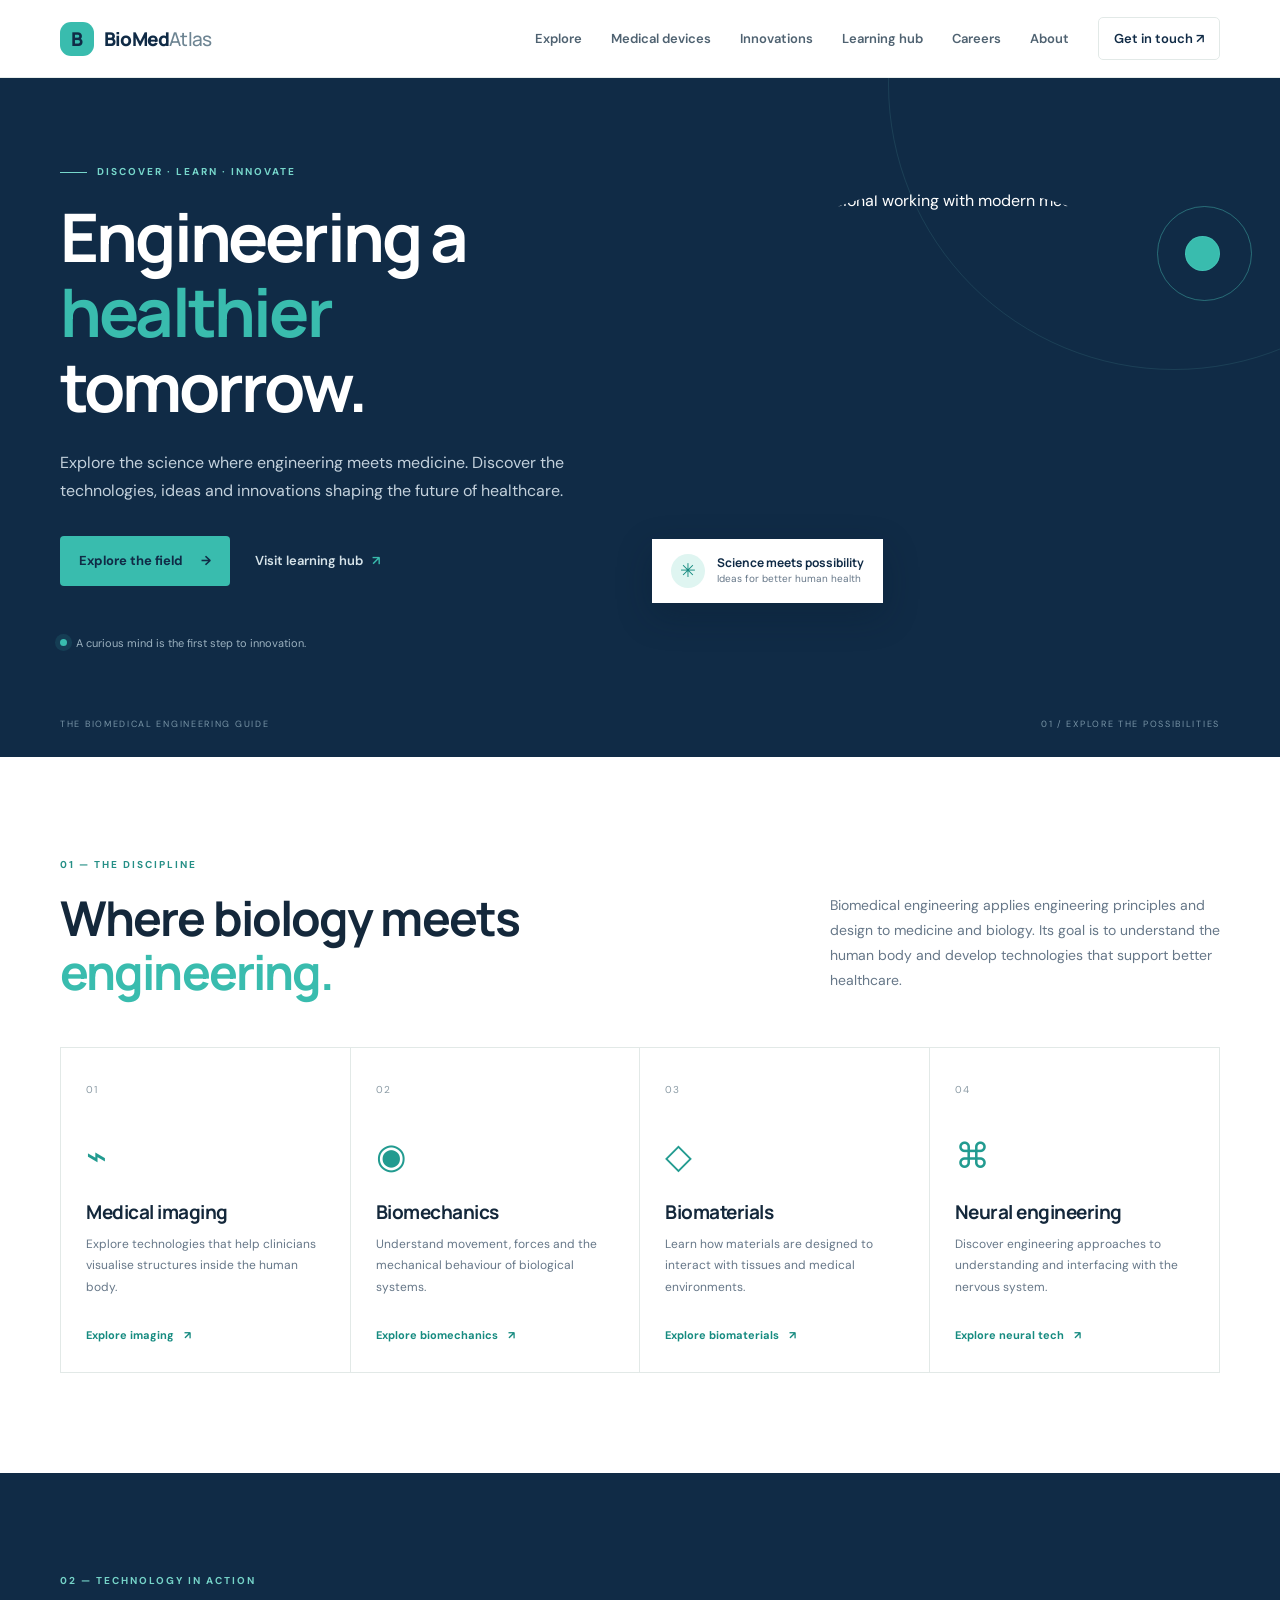
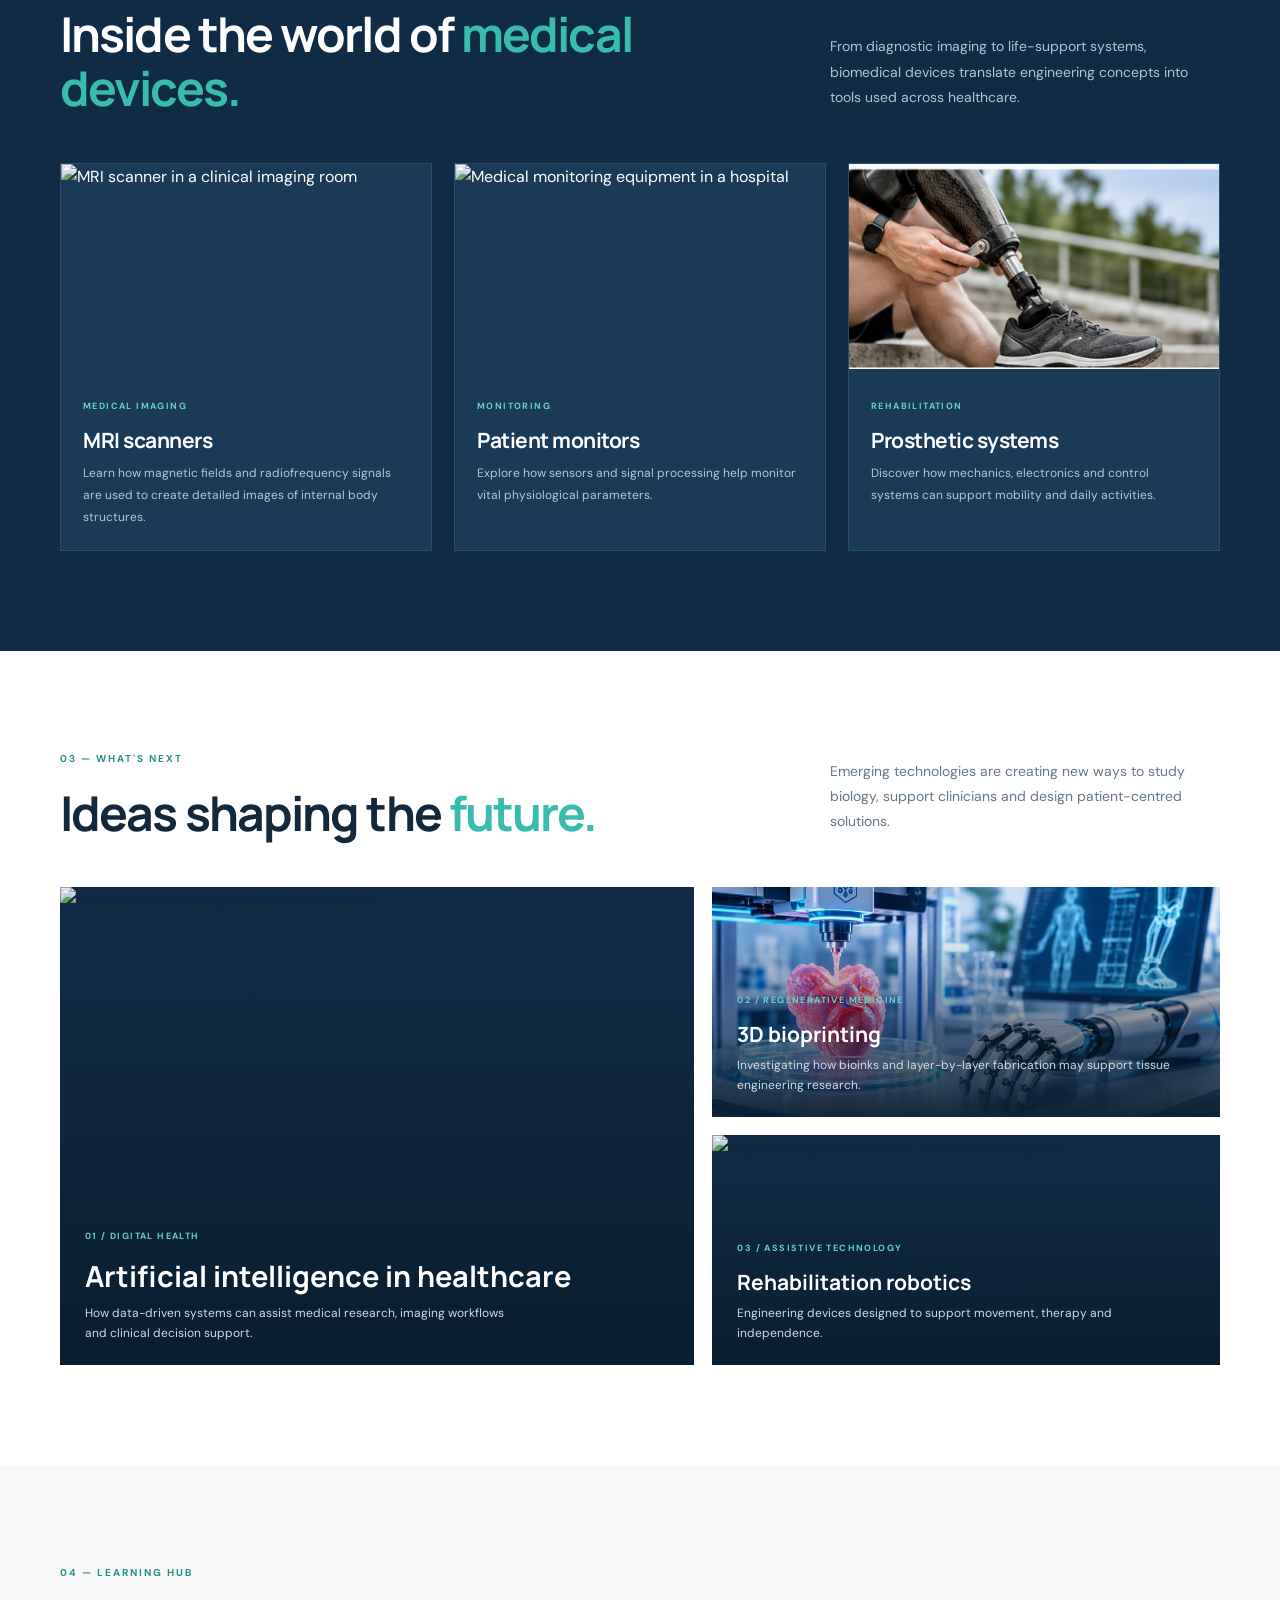
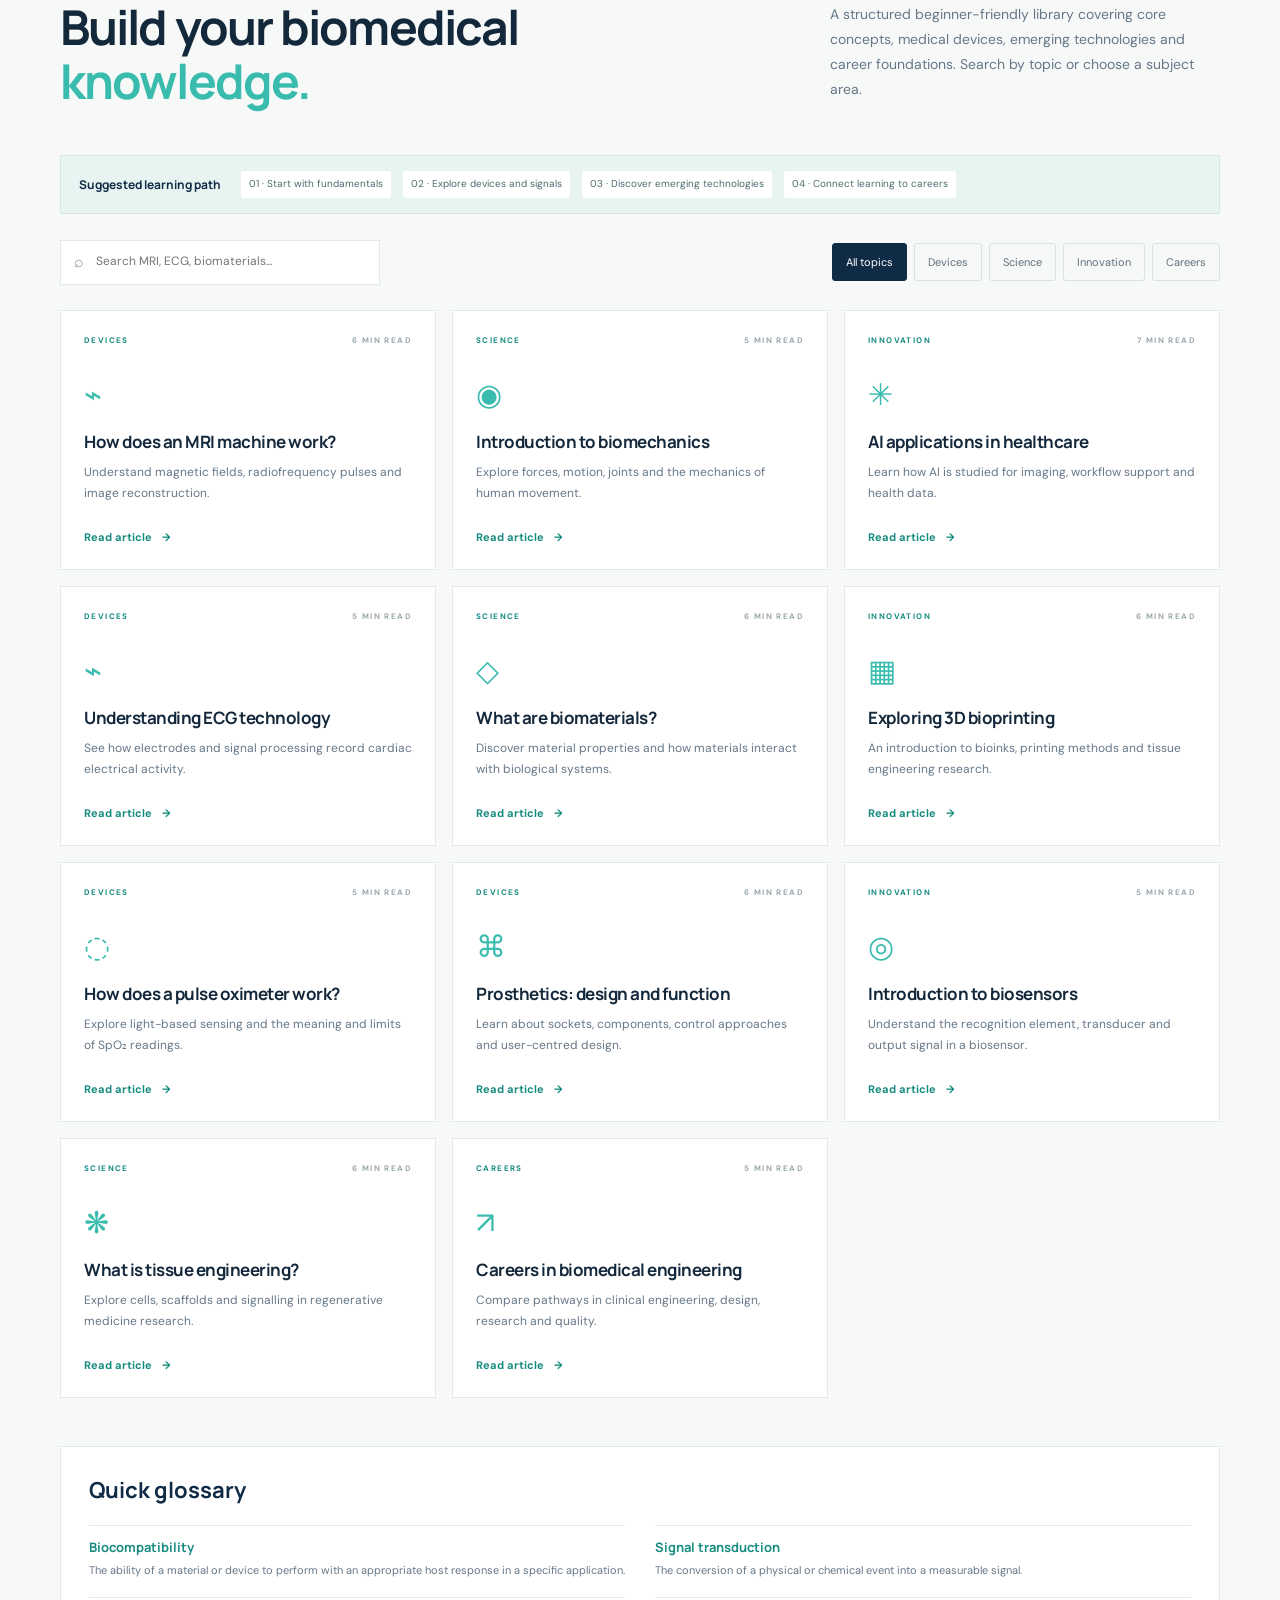
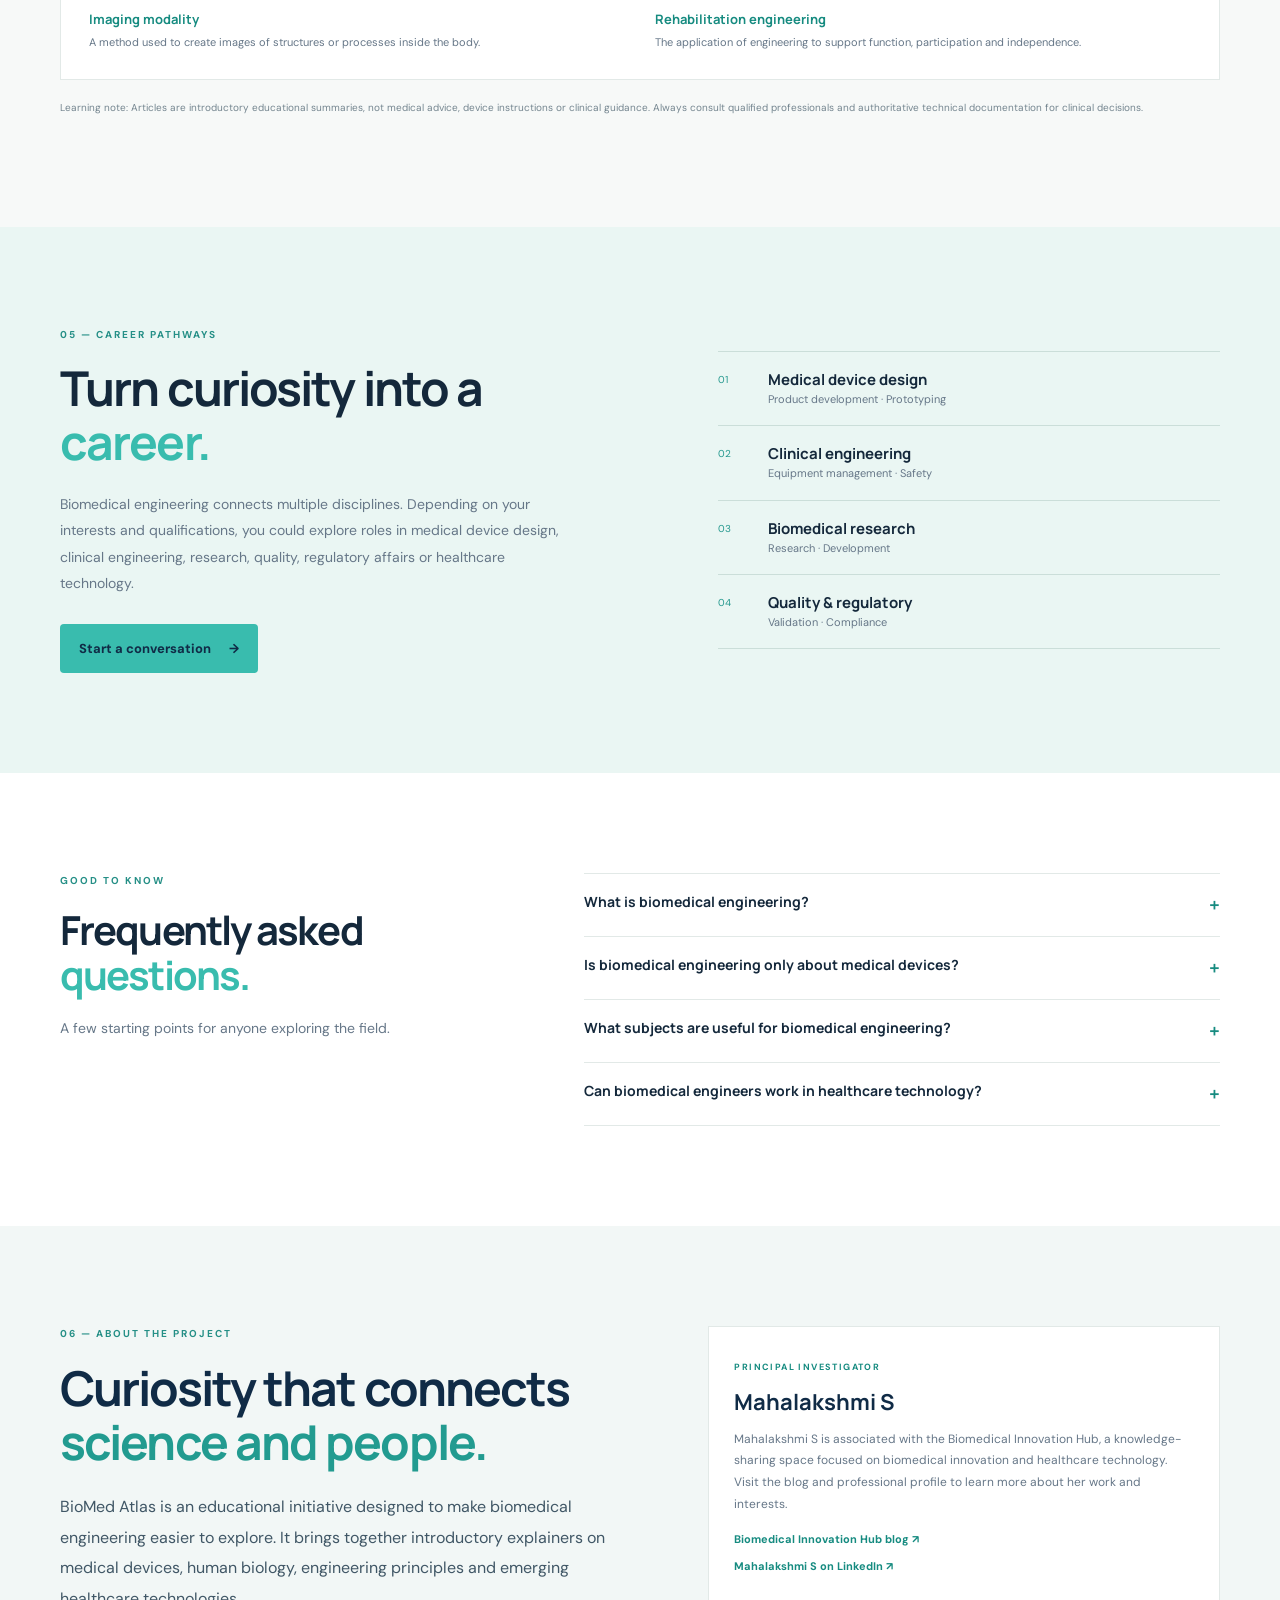
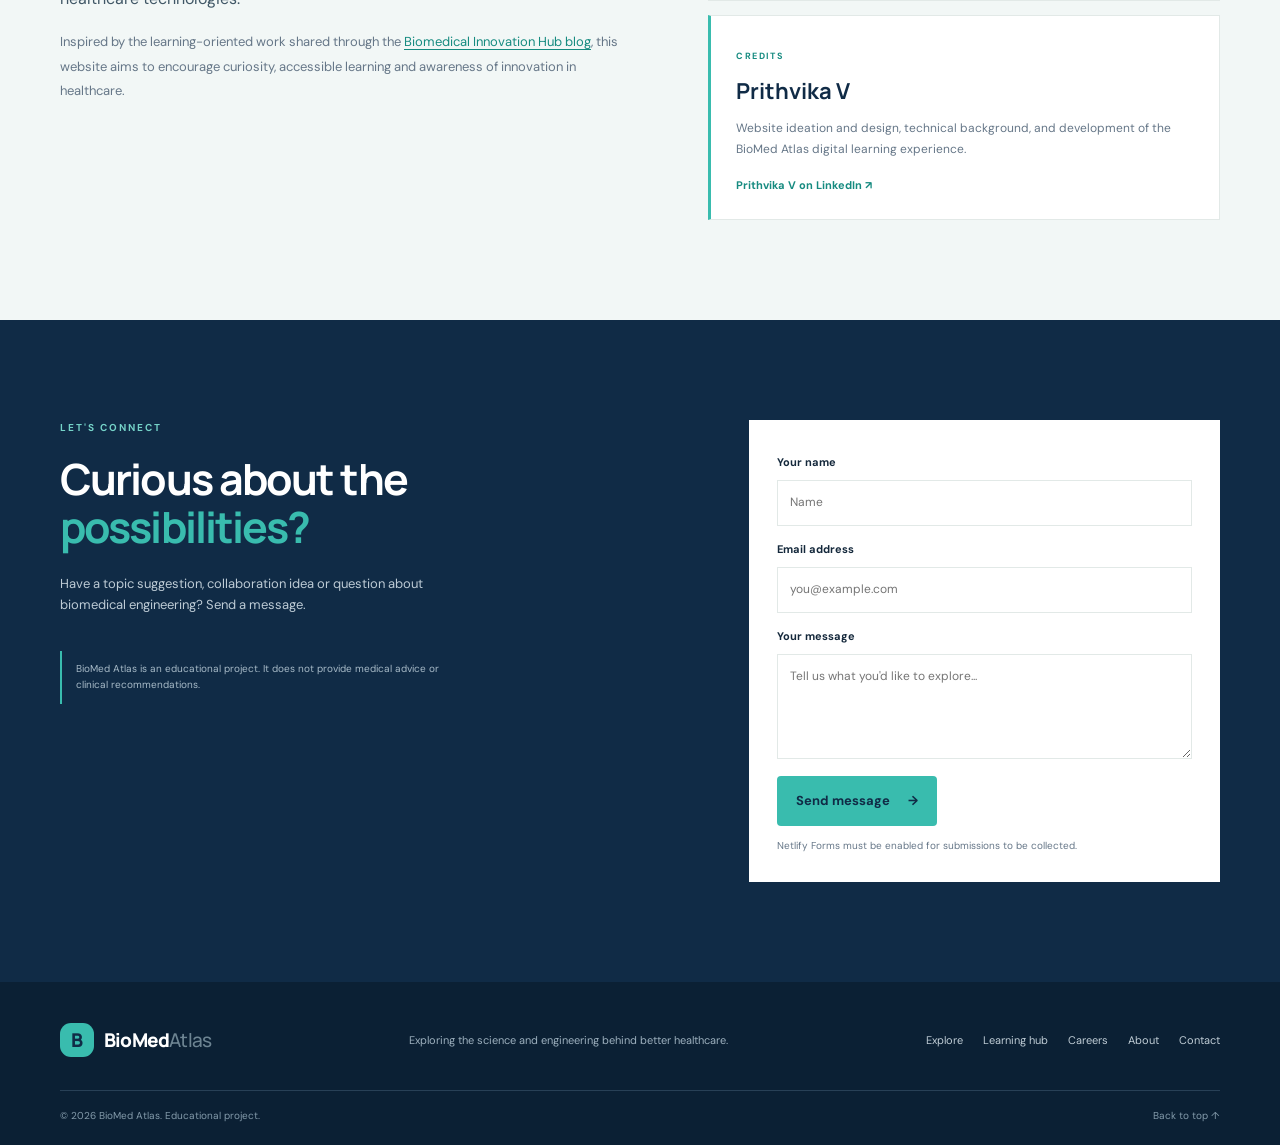
==== commit 86be3acf: "Update 3D bioprinting image in innovations section" ====
--- a/biomed-atlas/index.html
+++ b/biomed-atlas/index.html
@@ -83,20 +83,87 @@
         <div class="device-grid">
           <article class="device-card"><img src="https://images.unsplash.com/photo-1511174511562-5f7f18b874f8?auto=format&fit=crop&w=850&q=80" alt="MRI scanner in a clinical imaging room" loading="lazy"><div class="device-content"><span>MEDICAL IMAGING</span><h3>MRI scanners</h3><p>Learn how magnetic fields and radiofrequency signals are used to create detailed images of internal body structures.</p></div></article>
           <article class="device-card"><img src="https://images.unsplash.com/photo-1559757175-0eb30cd8c063?auto=format&fit=crop&w=850&q=80" alt="Medical monitoring equipment in a hospital" loading="lazy"><div class="device-content"><span>MONITORING</span><h3>Patient monitors</h3><p>Explore how sensors and signal processing help monitor vital physiological parameters.</p></div></article>
-          <article class="device-card"><img src="https://images.unsplash.com/photo-1581093458791-9d15482442f4?auto=format&fit=crop&w=850&q=80" alt="Biomedical laboratory equipment" loading="lazy"><div class="device-content"><span>REHABILITATION</span><h3>Prosthetic systems</h3><p>Discover how mechanics, electronics and control systems can support mobility and daily activities.</p></div></article>
-        </div>
+          <article class="device-card">
+            <img
+                src="assets/prosthetics.png"
+                alt="Modern prosthetic leg with an advanced mechanical knee and artificial foot"
+                loading="lazy"
+            >
+            <div class="device-content">
+                <span>REHABILITATION</span>
+                <h3>Prosthetic systems</h3>
+                <p>
+                    Discover how mechanics, electronics and control systems can support mobility and daily activities.
+                </p>
+            </div>
+       
       </div>
     </section>
 
     <section class="innovations section-pad" id="innovations">
       <div class="container">
-        <div class="section-heading"><div><p class="eyebrow">03 — WHAT'S NEXT</p><h2>Ideas shaping the <em>future.</em></h2></div><p class="section-intro">Emerging technologies are creating new ways to study biology, support clinicians and design patient-centred solutions.</p></div>
+        <div class="section-heading">
+            <div>
+                <p class="eyebrow">03 — WHAT'S NEXT</p>
+                <h2>Ideas shaping the <em>future.</em></h2>
+            </div>
+            <p class="section-intro">
+                Emerging technologies are creating new ways to study biology, support clinicians and design patient-centred solutions.
+            </p>
+        </div>
+    
         <div class="innovation-grid">
-          <article class="innovation-card innovation-feature"><img src="https://images.unsplash.com/photo-1581093588401-fbb62a02f120?auto=format&fit=crop&w=1200&q=85" alt="Scientific technology research laboratory" loading="lazy"><div class="innovation-overlay"><span>01 / DIGITAL HEALTH</span><h3>Artificial intelligence in healthcare</h3><p>How data-driven systems can assist medical research, imaging workflows and clinical decision support.</p></div></article>
-          <article class="innovation-card"><img src="https://images.unsplash.com/photo-1631558552436-8c8c7e9c9a1c?auto=format&fit=crop&w=850&q=80" alt="Advanced 3D printing technology" loading="lazy"><div class="innovation-overlay"><span>02 / REGENERATIVE MEDICINE</span><h3>3D bioprinting</h3><p>Investigating how bioinks and layer-by-layer fabrication may support tissue engineering research.</p></div></article>
-          <article class="innovation-card"><img src="https://images.unsplash.com/photo-1581092160562-40aa08e78837?auto=format&fit=crop&w=850&q=80" alt="Engineering research and robotics workspace" loading="lazy"><div class="innovation-overlay"><span>03 / ASSISTIVE TECHNOLOGY</span><h3>Rehabilitation robotics</h3><p>Engineering devices designed to support movement, therapy and independence.</p></div></article>
-        </div>
-      </div>
+    
+            <!-- ARTIFICIAL INTELLIGENCE -->
+            <article class="innovation-card innovation-feature">
+                <img
+                    src="https://images.unsplash.com/photo-1581093588401-fbb62a02f120?auto=format&fit=crop&w=1200&q=85"
+                    alt="Scientific technology research laboratory"
+                    loading="lazy"
+                >
+                <div class="innovation-overlay">
+                    <span>01 / DIGITAL HEALTH</span>
+                    <h3>Artificial intelligence in healthcare</h3>
+                    <p>
+                        How data-driven systems can assist medical research, imaging workflows and clinical decision support.
+                    </p>
+                </div>
+            </article>
+    
+            <!-- 3D BIOPRINTING -->
+            <article class="innovation-card">
+                <img
+                    src="assets/bioprinting.png"
+                    alt="3D bioprinter depositing bioink layer by layer to create engineered tissue"
+                    loading="lazy"
+                >
+                <div class="innovation-overlay">
+                    <span>02 / REGENERATIVE MEDICINE</span>
+                    <h3>3D bioprinting</h3>
+                    <p>
+                        Investigating how bioinks and layer-by-layer fabrication may support tissue engineering research.
+                    </p>
+                </div>
+            </article>
+    
+            <!-- REHABILITATION ROBOTICS -->
+            <article class="innovation-card">
+                <img
+                    src="https://images.unsplash.com/photo-1581092160562-40aa08e78837?auto=format&fit=crop&w=850&q=80"
+                    alt="Engineering research and robotics workspace"
+                    loading="lazy"
+                >
+                <div class="innovation-overlay">
+                    <span>03 / ASSISTIVE TECHNOLOGY</span>
+                    <h3>Rehabilitation robotics</h3>
+                    <p>
+                        Engineering devices designed to support movement, therapy and independence.
+                    </p>
+                </div>
+            </article>
+    
+        </div>
+    </div>
     </section>
 
     <section class="learning section-pad" id="learn">
--- a/biomed-atlas/styles.css
+++ b/biomed-atlas/styles.css
@@ -16,3 +16,35 @@
 /* Learning hub expansion, project credits and article reading layout */
 .learning-path{display:flex;align-items:center;gap:12px;flex-wrap:wrap;background:#e8f4f1;border:1px solid #d4e9e3;padding:15px 18px;margin:0 0 26px;font-size:10px;color:#4e6b70}.learning-path strong{font:700 12px var(--display);color:var(--navy);margin-right:8px}.learning-path span{padding:5px 8px;background:#fff;border-radius:3px}.article-card[hidden]{display:none}.glossary{margin-top:48px;padding:28px;background:#fff;border:1px solid var(--line)}.glossary h3{font:700 22px var(--display);margin:0 0 20px;color:var(--navy)}.glossary dl{display:grid;grid-template-columns:repeat(2,1fr);gap:18px 30px;margin:0}.glossary dl div{border-top:1px solid var(--line);padding-top:12px}.glossary dt{font:700 13px var(--display);color:#168b80}.glossary dd{font-size:11px;color:var(--muted);margin:5px 0 0}.learning-disclaimer{font-size:10px;color:#74858f;margin-top:20px}.about{background:#f2f7f6}.about-layout{display:grid;grid-template-columns:1fr .9fr;gap:80px;align-items:start}.about h2{font:700 clamp(34px,4vw,48px)/1.12 var(--display);letter-spacing:-1.9px;margin:0 0 24px;color:var(--navy)}.about h2 em{font-style:normal;color:#229b90}.about-layout>div:first-child p:not(.eyebrow){font-size:13px;color:var(--muted);line-height:1.9}.about-layout a:not(.social-links a){color:#168b80;text-decoration:underline;text-underline-offset:3px}.about-lead{font-size:16px!important;color:#405766!important}.people-panel{display:grid;gap:14px}.people-panel article{background:#fff;border:1px solid var(--line);padding:25px}.person-label{font-size:9px;letter-spacing:1.4px;color:#168b80;font-weight:700}.people-panel h3{font:700 22px var(--display);color:var(--navy);margin:8px 0}.people-panel p{font-size:12px;color:var(--muted);line-height:1.8}.social-links{display:flex;flex-direction:column;gap:9px;margin-top:15px}.social-links a{font-size:11px;font-weight:700;color:#168b80}.credit-card{border-left:3px solid var(--teal)!important}.article-page{max-width:820px}.article-page h1{font:800 clamp(36px,5vw,58px)/1.12 var(--display);letter-spacing:-2px;color:var(--navy);margin:0 0 20px}.article-deck{font-size:18px;color:var(--muted);margin-bottom:42px}.article-page h2{font:700 25px var(--display);color:var(--navy);margin:35px 0 12px}.article-page>p:not(.eyebrow){font-size:14px;line-height:1.9;color:#506574}.article-callout{background:#eaf6f3;border-left:3px solid var(--teal);padding:20px;margin-bottom:35px}.article-callout p{margin-bottom:0;color:#405766;font-size:13px}.article-caution{background:#f7f9f8;padding:14px;border:1px solid var(--line);font-size:11px!important}.article-meta{font-size:10px!important;color:#8a9aa3!important;margin-top:40px}
 @media(max-width:700px){.about-layout{grid-template-columns:1fr;gap:30px}.glossary dl{grid-template-columns:1fr}.learning-path{align-items:flex-start;flex-direction:column;gap:7px}.article-deck{font-size:15px}}
+
+/* Dedicated image styling for the 3D bioprinting and prosthetics articles */
+.article-image {
+    margin: 0 0 40px;
+    width: 100%;
+}
+
+.article-image img {
+    display: block;
+    width: 100%;
+    height: 400px;
+    max-width: 100%;
+    object-fit: cover;
+    object-position: center;
+    border-radius: 16px;
+    background: #eaf2f5;
+    border: 1px solid var(--line);
+}
+
+.article-image figcaption {
+    margin-top: 10px;
+    color: var(--muted);
+    font-size: 12px;
+    line-height: 1.6;
+}
+
+/* Keep article hero images consistent on smaller screens */
+@media (max-width: 700px) {
+    .article-image img {
+        height: 250px;
+    }
+}
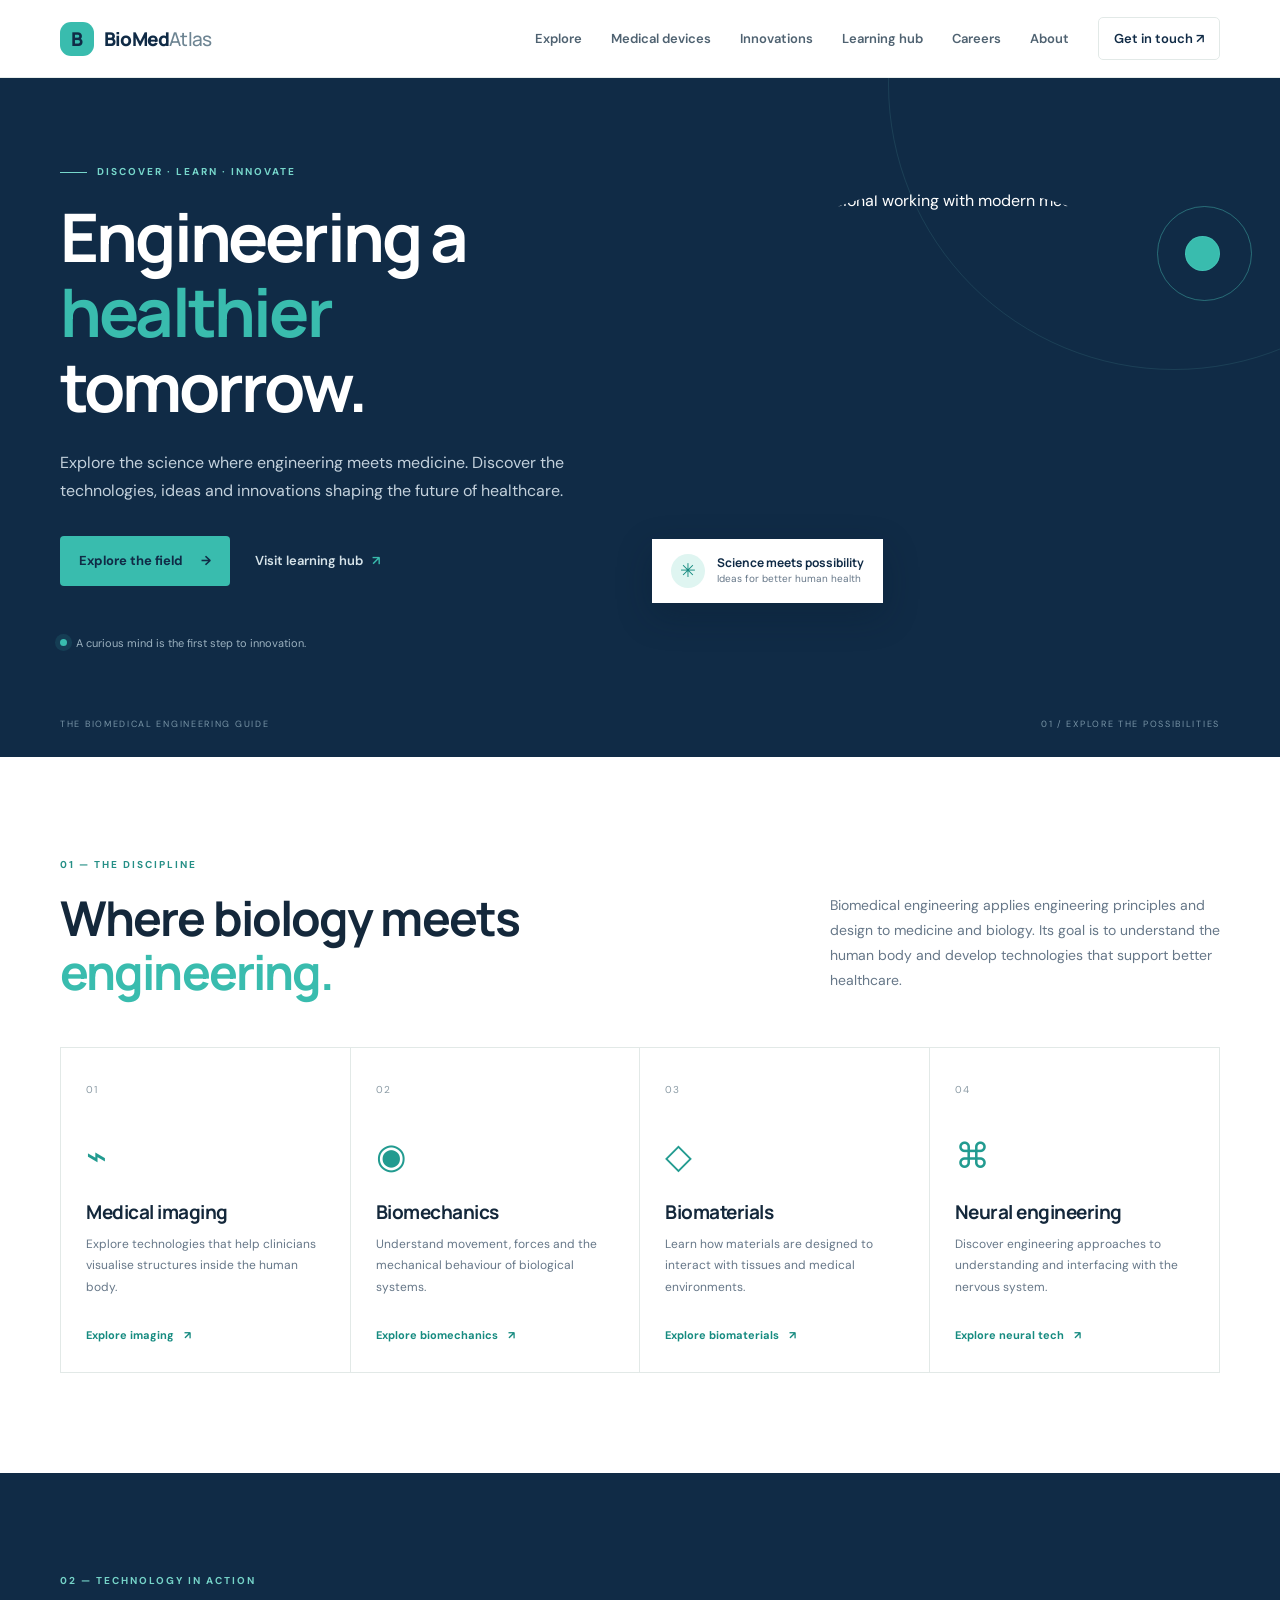
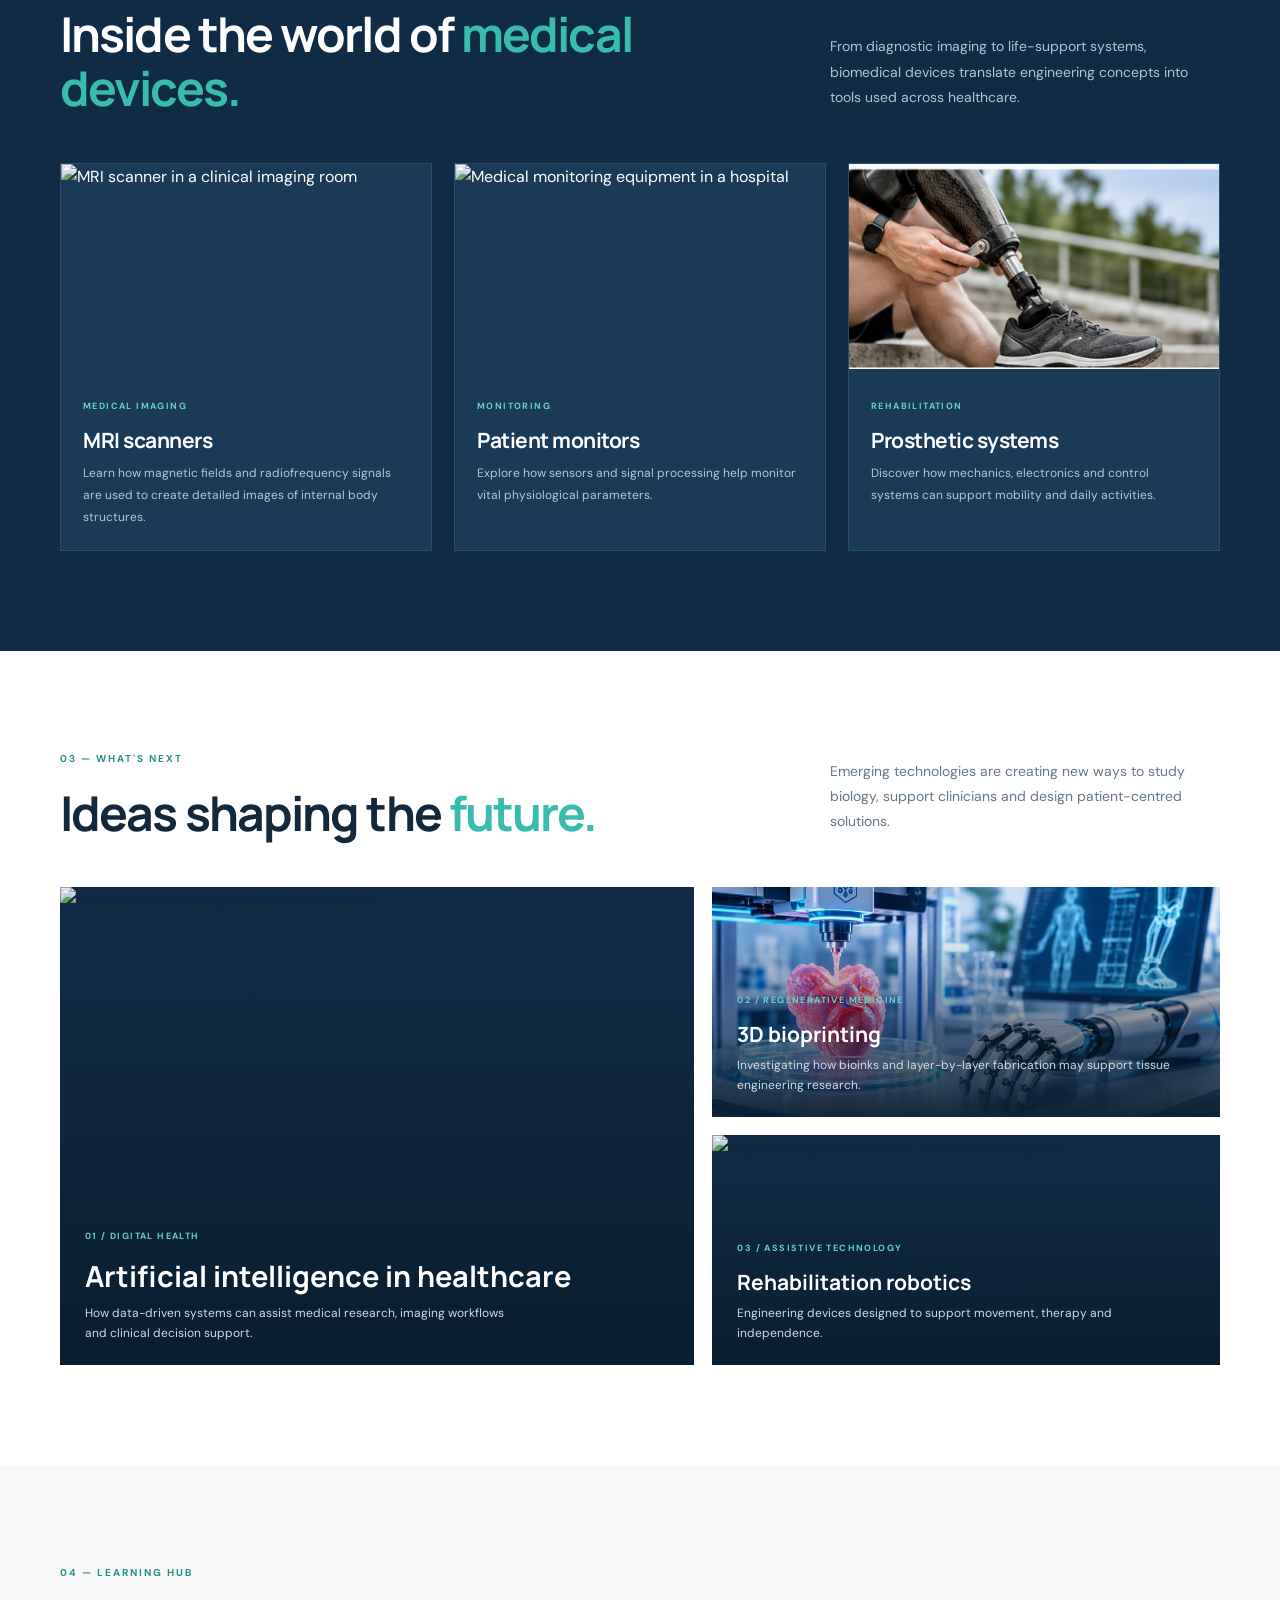
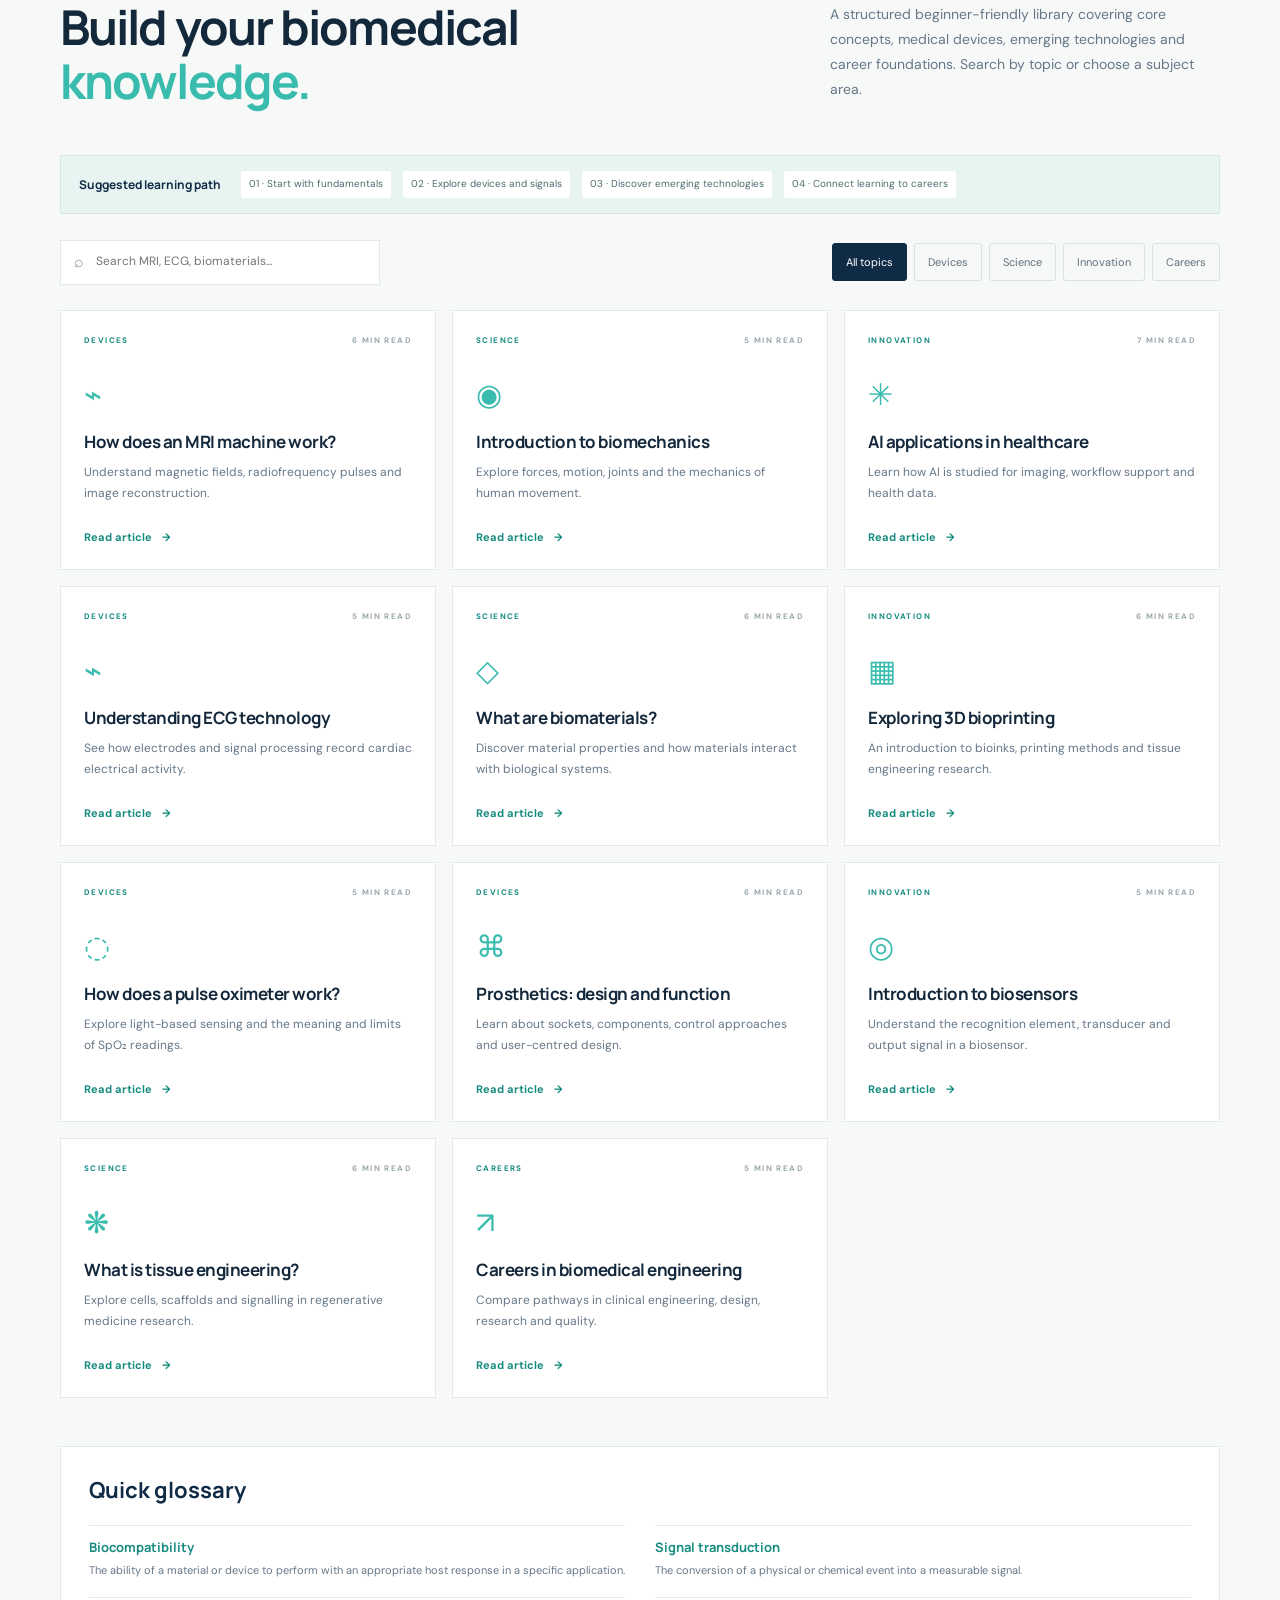
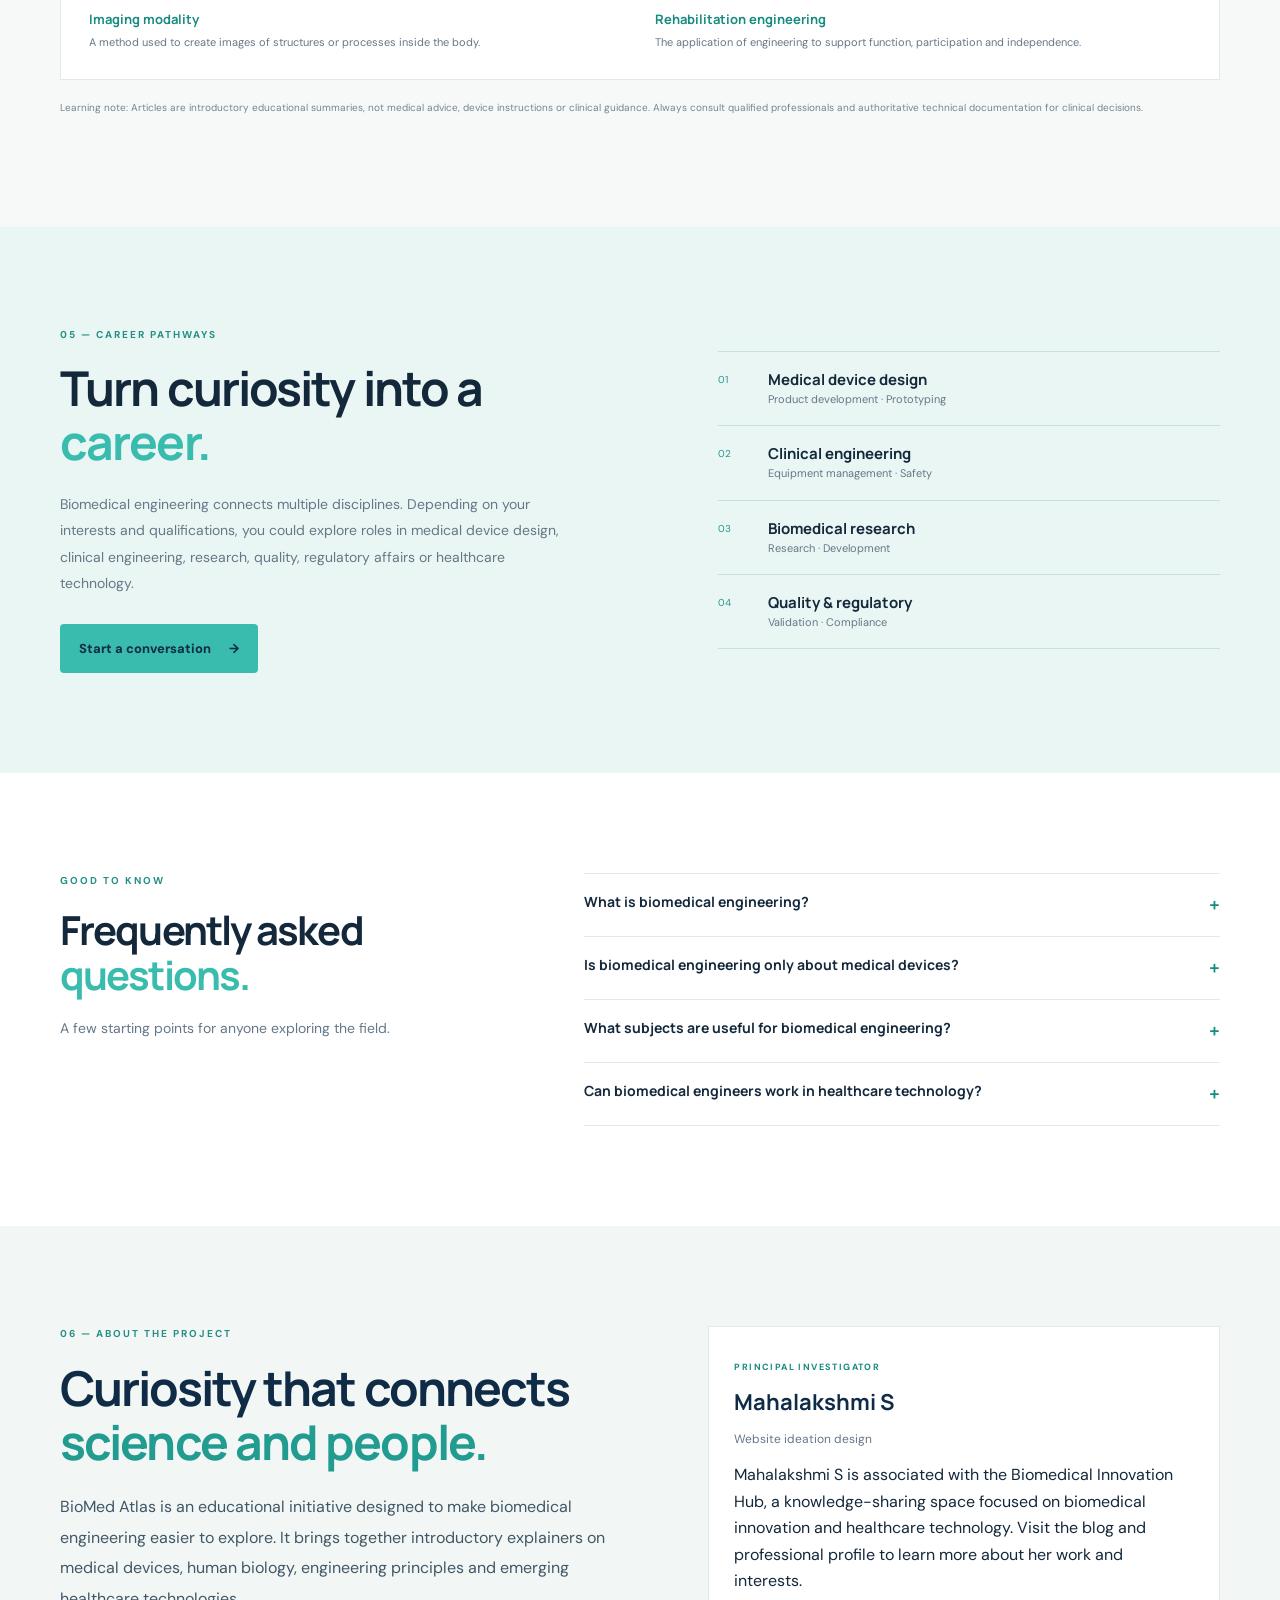
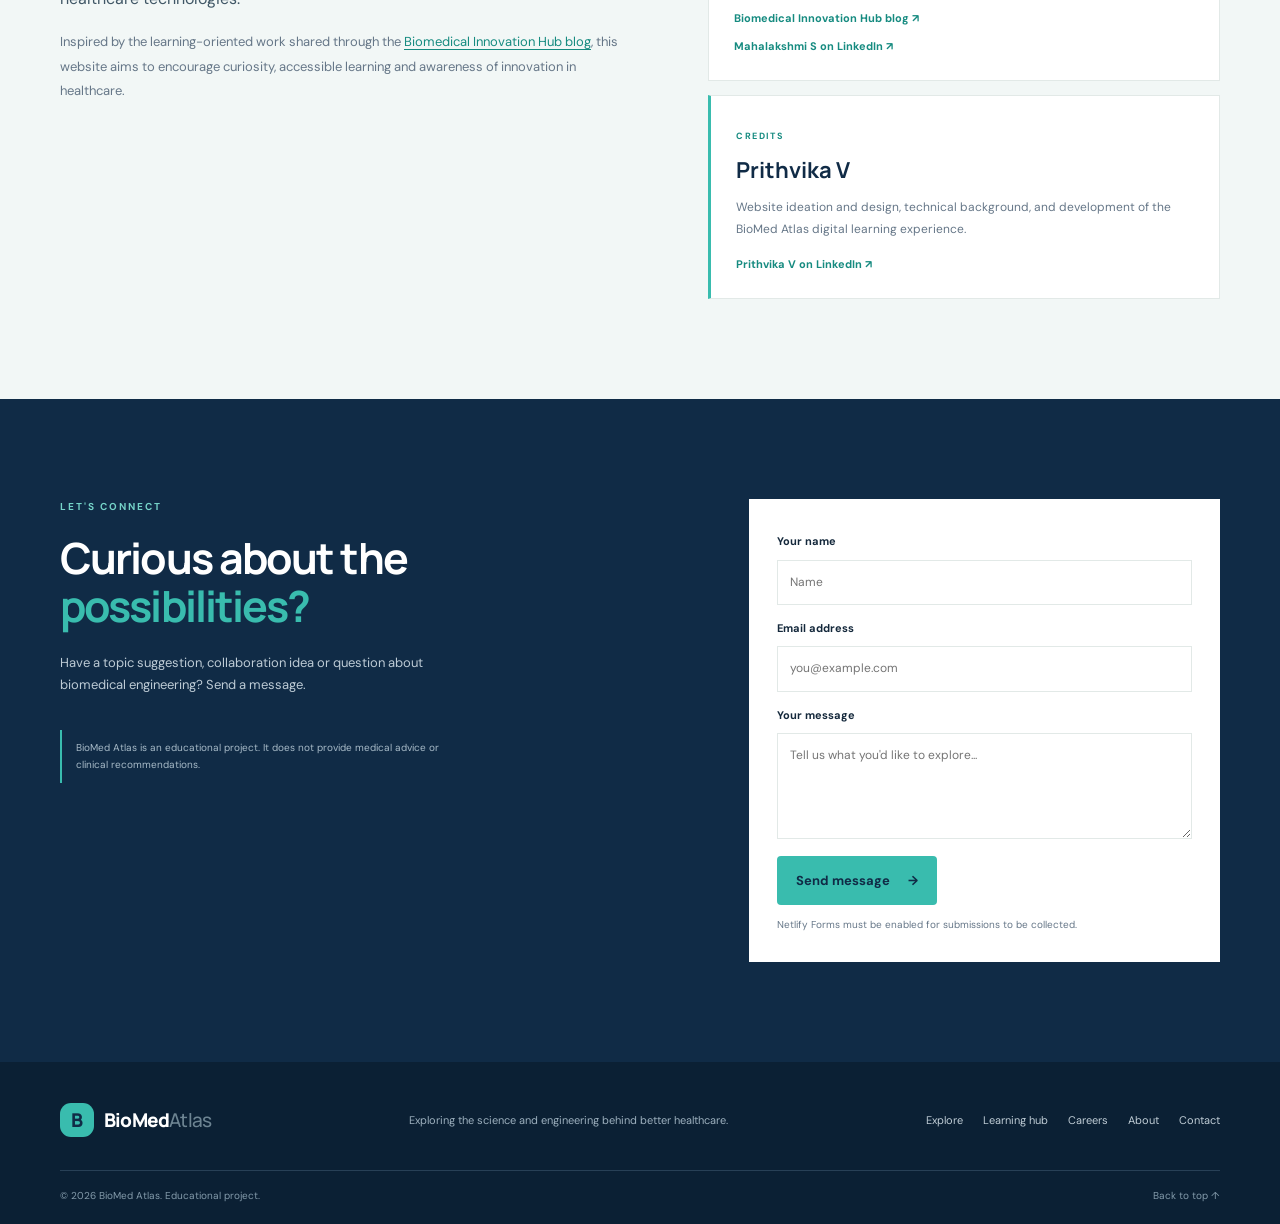
==== commit 47e2e298: "Update index" ====
--- a/biomed-atlas/index.html
+++ b/biomed-atlas/index.html
@@ -206,7 +206,7 @@
     <section class="about section-pad" id="about">
       <div class="container about-layout">
         <div><p class="eyebrow">06 — ABOUT THE PROJECT</p><h2>Curiosity that connects <em>science and people.</em></h2><p class="about-lead">BioMed Atlas is an educational initiative designed to make biomedical engineering easier to explore. It brings together introductory explainers on medical devices, human biology, engineering principles and emerging healthcare technologies.</p><p>Inspired by the learning-oriented work shared through the <a href="https://biomedicalinnovationhub.blogspot.com/" target="_blank" rel="noopener noreferrer">Biomedical Innovation Hub blog</a>, this website aims to encourage curiosity, accessible learning and awareness of innovation in healthcare.</p></div>
-        <div class="people-panel"><article><span class="person-label">PRINCIPAL INVESTIGATOR</span><h3>Mahalakshmi S</h3><p>Mahalakshmi S is associated with the Biomedical Innovation Hub, a knowledge-sharing space focused on biomedical innovation and healthcare technology. Visit the blog and professional profile to learn more about her work and interests.</p><div class="social-links"><a href="https://biomedicalinnovationhub.blogspot.com/" target="_blank" rel="noopener noreferrer">Biomedical Innovation Hub blog ↗</a><a href="https://www.linkedin.com/in/mahalakshmi-s-783027218/" target="_blank" rel="noopener noreferrer">Mahalakshmi S on LinkedIn ↗</a></div></article><article class="credit-card"><span class="person-label">CREDITS</span><h3>Prithvika V</h3><p>Website ideation and design, technical background, and development of the BioMed Atlas digital learning experience.</p><div class="social-links"><a href="https://www.linkedin.com/in/prithvika-venkateswaran-a91281281/" target="_blank" rel="noopener noreferrer">Prithvika V on LinkedIn ↗</a></div></article></div>
+        <div class="people-panel"><article><span class="person-label">PRINCIPAL INVESTIGATOR</span><h3>Mahalakshmi S</h3><p><p>Website ideation design</p>Mahalakshmi S is associated with the Biomedical Innovation Hub, a knowledge-sharing space focused on biomedical innovation and healthcare technology. Visit the blog and professional profile to learn more about her work and interests.</p><div class="social-links"><a href="https://biomedicalinnovationhub.blogspot.com/" target="_blank" rel="noopener noreferrer">Biomedical Innovation Hub blog ↗</a><a href="https://www.linkedin.com/in/mahalakshmi-s-783027218/" target="_blank" rel="noopener noreferrer">Mahalakshmi S on LinkedIn ↗</a></div></article><article class="credit-card"><span class="person-label">CREDITS</span><h3>Prithvika V</h3><p>Website ideation and design, technical background, and development of the BioMed Atlas digital learning experience.</p><div class="social-links"><a href="https://www.linkedin.com/in/prithvika-venkateswaran-a91281281/" target="_blank" rel="noopener noreferrer">Prithvika V on LinkedIn ↗</a></div></article></div>
       </div>
     </section>
 
